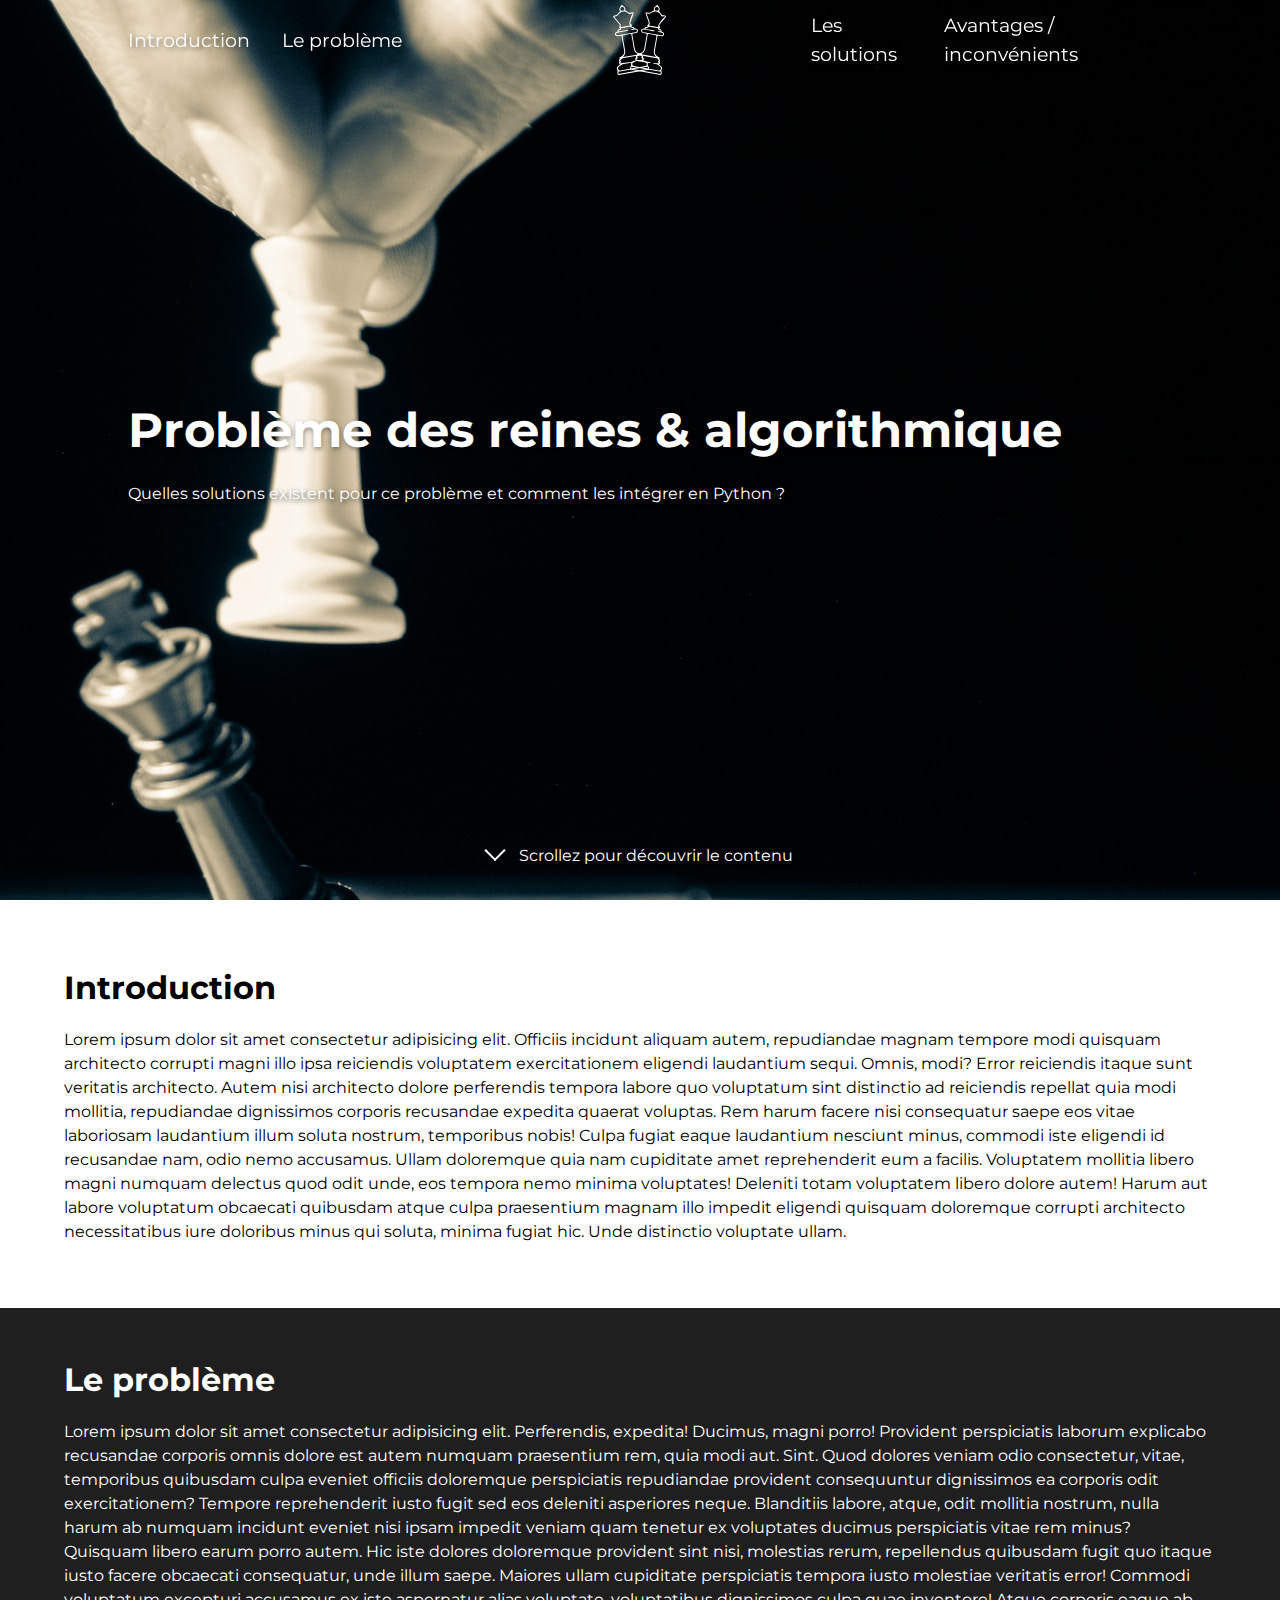
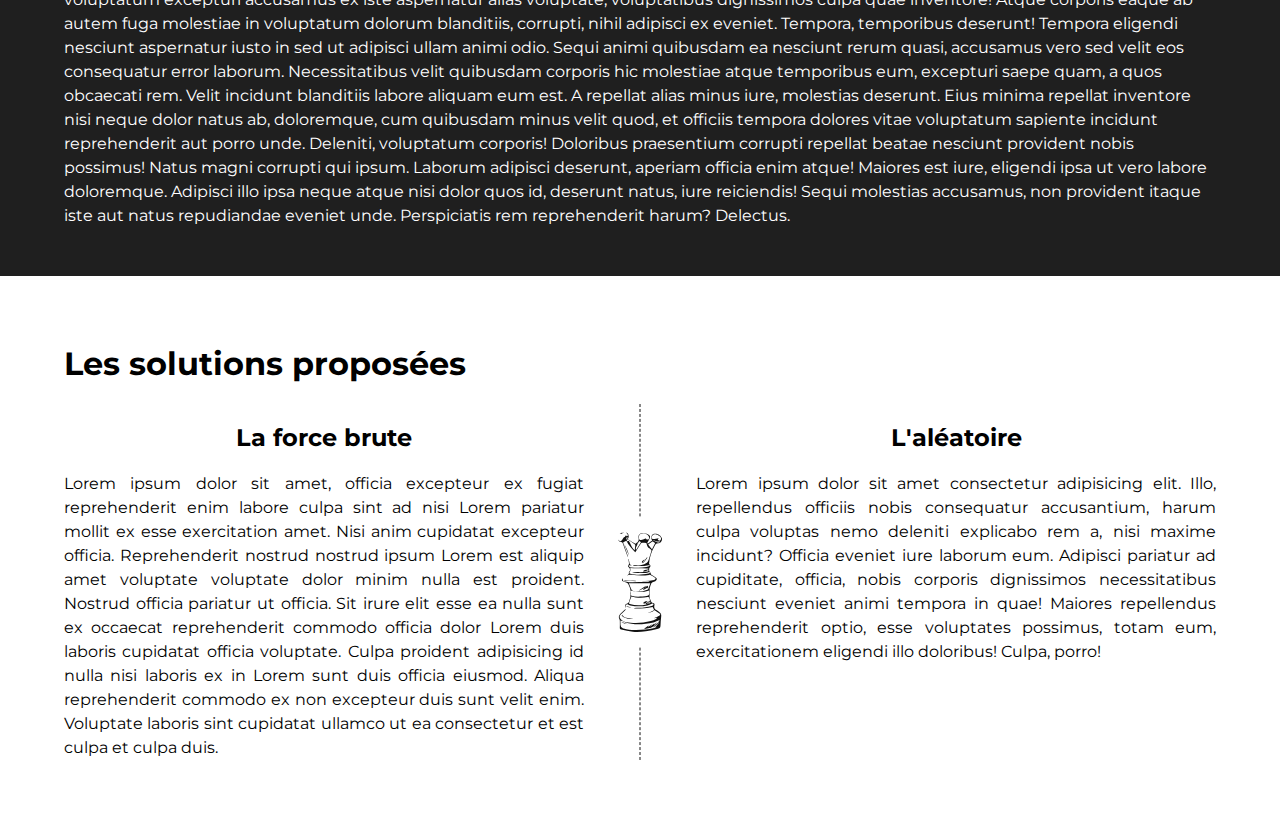
==== index.html @ 8cb78e3b "feat: columns with separator" ====
<!DOCTYPE html>
<html lang="fr">
    <head>
        <title>Problème des reines - NSI 1ère</title>
        <meta charset="UTF-8">
        <meta name="viewport" content="width=device-width, initial-scale=1">
        <link href="css/app.css" rel="stylesheet">
    </head>
    <body>
        <!-- TODO: Assombrir l'image sur Photoshop -->
        <!-- TODO: Faire l'image du séparateur -->

        <header class="app-header">
            <nav>
                <ul class="left">
                    <li><a href="#introduction">Introduction</a></li>
                    <li><a href="#probleme">Le problème</a></li>
                </ul>
                <div class="logo"></div>
                <ul class="right">
                    <li><a href="#solutions">Les solutions</a></li>
                    <li><a href="#">Avantages / inconvénients</a></li>
                </ul>
            </nav>
        </header>
        <div class="app-homepage">
            <div class="landing-page">
                <h1>Problème des reines &amp; algorithmique</h1>

                <p>Quelles solutions existent pour ce problème et comment les intégrer en Python ?</p>
            </div>

            <p class="scroll-indication">Scrollez pour découvrir le contenu</p>
        </div>

        <section id="introduction" class="homepage-section">
            <div class="container">
                <h2>Introduction</h2>

                <p>Lorem ipsum dolor sit amet consectetur adipisicing elit. Officiis incidunt aliquam autem, repudiandae magnam tempore modi quisquam architecto corrupti magni illo ipsa reiciendis voluptatem exercitationem eligendi laudantium sequi. Omnis, modi?
                Error reiciendis itaque sunt veritatis architecto. Autem nisi architecto dolore perferendis tempora labore quo voluptatum sint distinctio ad reiciendis repellat quia modi mollitia, repudiandae dignissimos corporis recusandae expedita quaerat voluptas.
                Rem harum facere nisi consequatur saepe eos vitae laboriosam laudantium illum soluta nostrum, temporibus nobis! Culpa fugiat eaque laudantium nesciunt minus, commodi iste eligendi id recusandae nam, odio nemo accusamus.
                Ullam doloremque quia nam cupiditate amet reprehenderit eum a facilis. Voluptatem mollitia libero magni numquam delectus quod odit unde, eos tempora nemo minima voluptates! Deleniti totam voluptatem libero dolore autem!
                Harum aut labore voluptatum obcaecati quibusdam atque culpa praesentium magnam illo impedit eligendi quisquam doloremque corrupti architecto necessitatibus iure doloribus minus qui soluta, minima fugiat hic. Unde distinctio voluptate ullam.</p>
            </div>
        </section>

        <section id="probleme" class="homepage-section dark">
            <div class="container">
                <h2>Le problème</h2>

                <p>Lorem ipsum dolor sit amet consectetur adipisicing elit. Perferendis, expedita! Ducimus, magni porro! Provident perspiciatis laborum explicabo recusandae corporis omnis dolore est autem numquam praesentium rem, quia modi aut. Sint.
                Quod dolores veniam odio consectetur, vitae, temporibus quibusdam culpa eveniet officiis doloremque perspiciatis repudiandae provident consequuntur dignissimos ea corporis odit exercitationem? Tempore reprehenderit iusto fugit sed eos deleniti asperiores neque.
                Blanditiis labore, atque, odit mollitia nostrum, nulla harum ab numquam incidunt eveniet nisi ipsam impedit veniam quam tenetur ex voluptates ducimus perspiciatis vitae rem minus? Quisquam libero earum porro autem.
                Hic iste dolores doloremque provident sint nisi, molestias rerum, repellendus quibusdam fugit quo itaque iusto facere obcaecati consequatur, unde illum saepe. Maiores ullam cupiditate perspiciatis tempora iusto molestiae veritatis error!
                Commodi voluptatum excepturi accusamus ex iste aspernatur alias voluptate, voluptatibus dignissimos culpa quae inventore! Atque corporis eaque ab autem fuga molestiae in voluptatum dolorum blanditiis, corrupti, nihil adipisci ex eveniet.
                Tempora, temporibus deserunt! Tempora eligendi nesciunt aspernatur iusto in sed ut adipisci ullam animi odio. Sequi animi quibusdam ea nesciunt rerum quasi, accusamus vero sed velit eos consequatur error laborum.
                Necessitatibus velit quibusdam corporis hic molestiae atque temporibus eum, excepturi saepe quam, a quos obcaecati rem. Velit incidunt blanditiis labore aliquam eum est. A repellat alias minus iure, molestias deserunt.
                Eius minima repellat inventore nisi neque dolor natus ab, doloremque, cum quibusdam minus velit quod, et officiis tempora dolores vitae voluptatum sapiente incidunt reprehenderit aut porro unde. Deleniti, voluptatum corporis!
                Doloribus praesentium corrupti repellat beatae nesciunt provident nobis possimus! Natus magni corrupti qui ipsum. Laborum adipisci deserunt, aperiam officia enim atque! Maiores est iure, eligendi ipsa ut vero labore doloremque.
                Adipisci illo ipsa neque atque nisi dolor quos id, deserunt natus, iure reiciendis! Sequi molestias accusamus, non provident itaque iste aut natus repudiandae eveniet unde. Perspiciatis rem reprehenderit harum? Delectus.</p>
            </div>
        </section>

        <section id="solutions" class="homepage-section">
            <div class="container">
                <h2>Les solutions proposées</h2>

                <div class="splitted">
                    <div>
                        <h3>La force brute</h3>

                        <p>Lorem ipsum dolor sit amet, officia excepteur ex fugiat reprehenderit enim labore culpa sint ad nisi Lorem pariatur mollit ex esse exercitation amet. Nisi anim cupidatat excepteur officia. Reprehenderit nostrud nostrud ipsum Lorem est aliquip amet voluptate voluptate dolor minim nulla est proident. Nostrud officia pariatur ut officia. Sit irure elit esse ea nulla sunt ex occaecat reprehenderit commodo officia dolor Lorem duis laboris cupidatat officia voluptate. Culpa proident adipisicing id nulla nisi laboris ex in Lorem sunt duis officia eiusmod. Aliqua reprehenderit commodo ex non excepteur duis sunt velit enim. Voluptate laboris sint cupidatat ullamco ut ea consectetur et est culpa et culpa duis.</p>
                    </div>
                    <div>
                        <h3>L'aléatoire</h3>

                        <p>Lorem ipsum dolor sit amet consectetur adipisicing elit. Illo, repellendus officiis nobis consequatur accusantium, harum culpa voluptas nemo deleniti explicabo rem a, nisi maxime incidunt? Officia eveniet iure laborum eum.
                        Adipisci pariatur ad cupiditate, officia, nobis corporis dignissimos necessitatibus nesciunt eveniet animi tempora in quae! Maiores repellendus reprehenderit optio, esse voluptates possimus, totam eum, exercitationem eligendi illo doloribus! Culpa, porro!</p>
                    </div>
                </div>
            </div>
        </section>

        <script type="module" src="./js/app.js"></script>
    </body>
</html>
---- css/app.css ----
@import url('https://fonts.googleapis.com/css2?family=Montserrat:ital,wght@0,100..900;1,100..900&display=swap');

@import './reset.css';
@import './helpers.css';

@import './header.css';
@import './homepage.css';
@import './splitted.css';
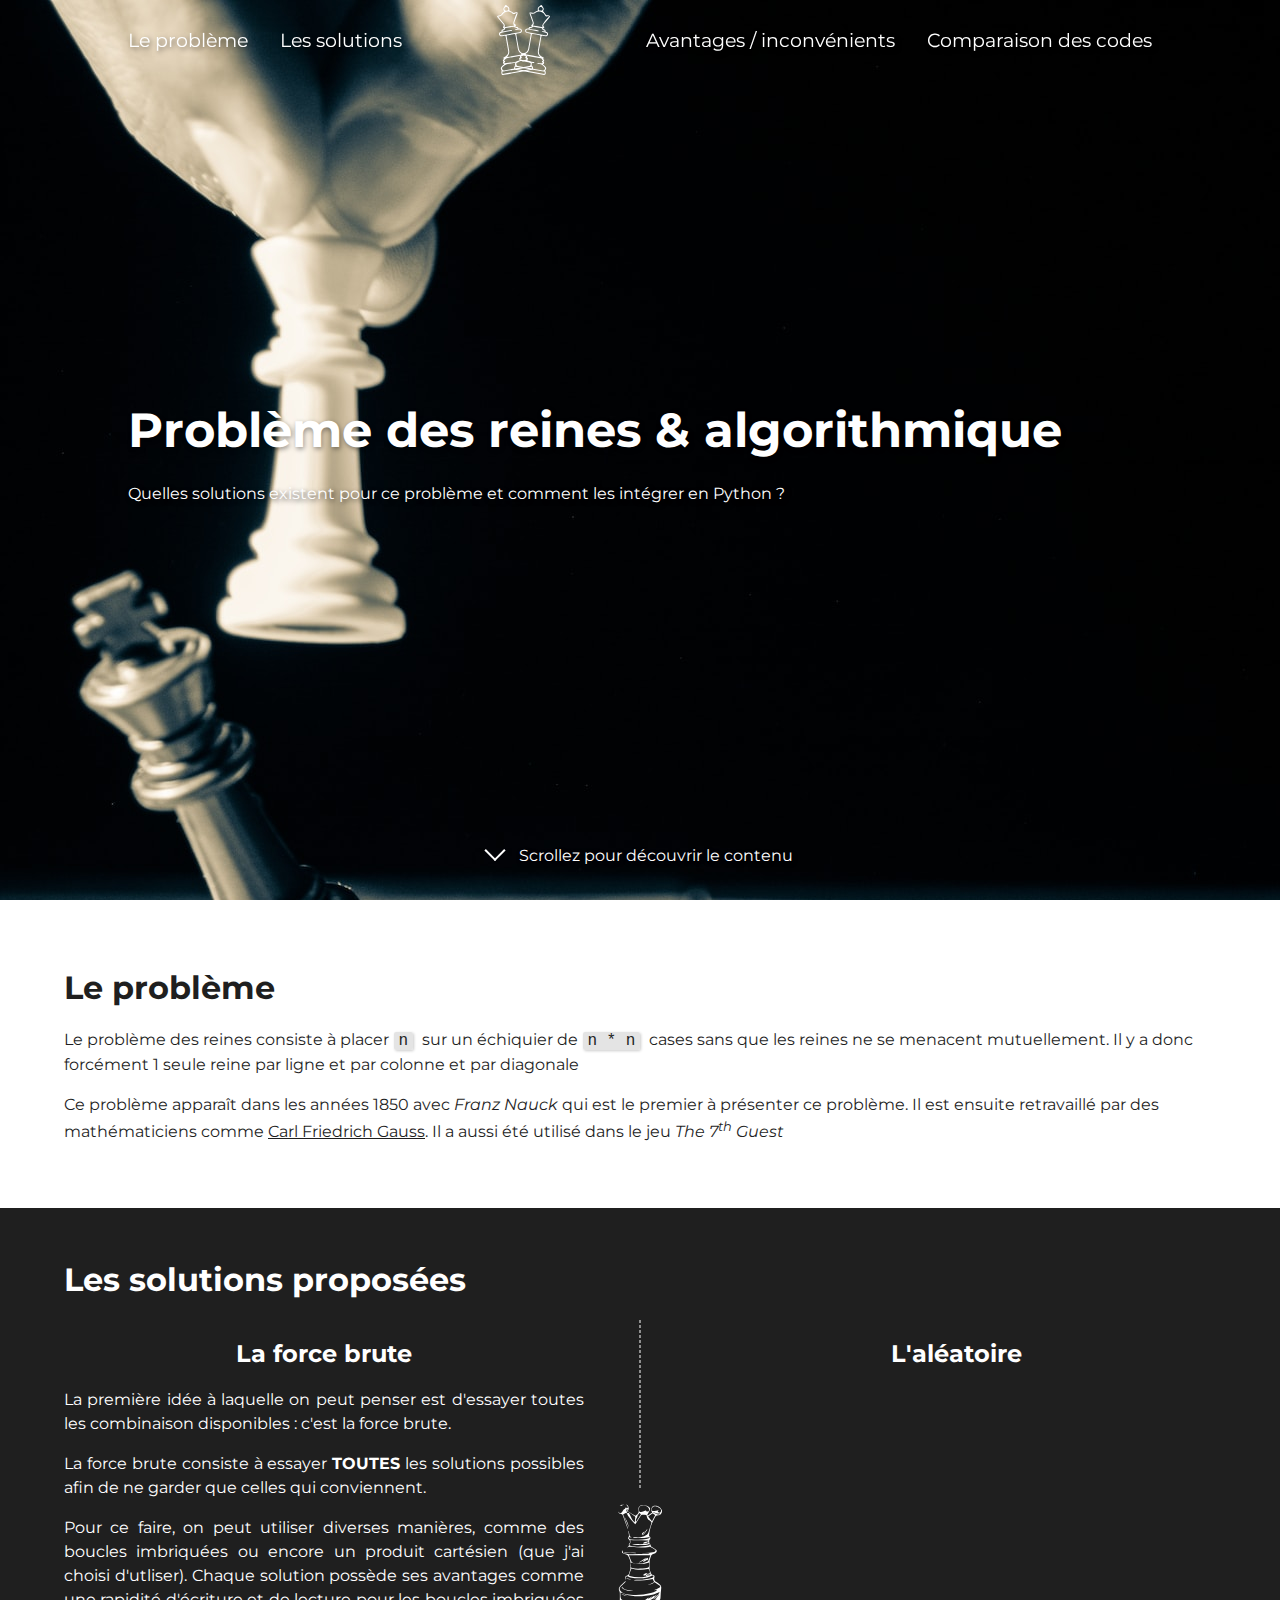
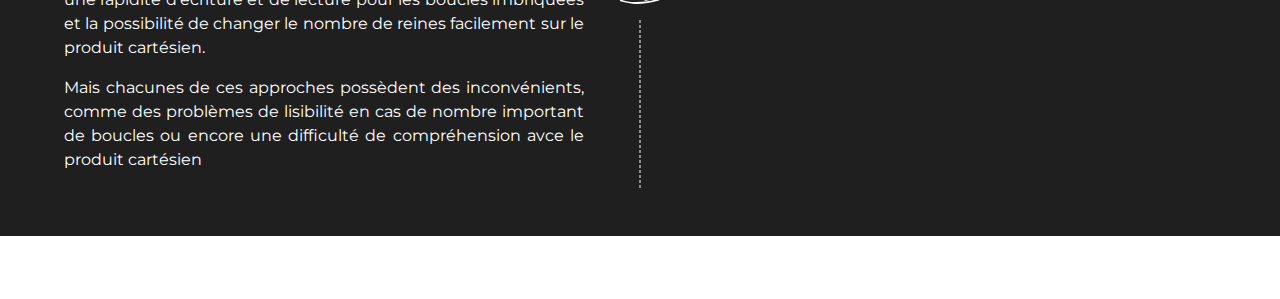
==== commit 458c48ef: "feat: start filling homepage with content" ====
--- a/index.html
+++ b/index.html
@@ -7,19 +7,16 @@
         <link href="css/app.css" rel="stylesheet">
     </head>
     <body>
-        <!-- TODO: Assombrir l'image sur Photoshop -->
-        <!-- TODO: Faire l'image du séparateur -->
-
         <header class="app-header">
             <nav>
                 <ul class="left">
-                    <li><a href="#introduction">Introduction</a></li>
                     <li><a href="#probleme">Le problème</a></li>
+                    <li><a href="#solutions">Les solutions</a></li>
                 </ul>
                 <div class="logo"></div>
                 <ul class="right">
-                    <li><a href="#solutions">Les solutions</a></li>
                     <li><a href="#">Avantages / inconvénients</a></li>
+                    <li><a href="#">Comparaison des codes</a></li>
                 </ul>
             </nav>
         </header>
@@ -33,36 +30,16 @@
             <p class="scroll-indication">Scrollez pour découvrir le contenu</p>
         </div>
 
-        <section id="introduction" class="homepage-section">
+        <section id="probleme" class="homepage-section">
             <div class="container">
-                <h2>Introduction</h2>
+                <h2>Le problème</h2>
 
-                <p>Lorem ipsum dolor sit amet consectetur adipisicing elit. Officiis incidunt aliquam autem, repudiandae magnam tempore modi quisquam architecto corrupti magni illo ipsa reiciendis voluptatem exercitationem eligendi laudantium sequi. Omnis, modi?
-                Error reiciendis itaque sunt veritatis architecto. Autem nisi architecto dolore perferendis tempora labore quo voluptatum sint distinctio ad reiciendis repellat quia modi mollitia, repudiandae dignissimos corporis recusandae expedita quaerat voluptas.
-                Rem harum facere nisi consequatur saepe eos vitae laboriosam laudantium illum soluta nostrum, temporibus nobis! Culpa fugiat eaque laudantium nesciunt minus, commodi iste eligendi id recusandae nam, odio nemo accusamus.
-                Ullam doloremque quia nam cupiditate amet reprehenderit eum a facilis. Voluptatem mollitia libero magni numquam delectus quod odit unde, eos tempora nemo minima voluptates! Deleniti totam voluptatem libero dolore autem!
-                Harum aut labore voluptatum obcaecati quibusdam atque culpa praesentium magnam illo impedit eligendi quisquam doloremque corrupti architecto necessitatibus iure doloribus minus qui soluta, minima fugiat hic. Unde distinctio voluptate ullam.</p>
+                <p>Le problème des reines consiste à placer<code>n</code> sur un échiquier de<code>n * n</code> cases sans que les reines ne se menacent mutuellement. Il y a donc forcément 1 seule reine par ligne et par colonne et par diagonale</p>
+                <p>Ce problème apparaît dans les années 1850 avec <i>Franz Nauck</i> qui est le premier à présenter ce problème. Il est ensuite retravaillé par des mathématiciens comme <a href="https://fr.wikipedia.org/wiki/Carl_Friedrich_Gauss">Carl Friedrich Gauss</a>. Il a aussi été utilisé dans le jeu <i>The 7<sup>th</sup> Guest</i></p>
             </div>
         </section>
 
-        <section id="probleme" class="homepage-section dark">
-            <div class="container">
-                <h2>Le problème</h2>
-
-                <p>Lorem ipsum dolor sit amet consectetur adipisicing elit. Perferendis, expedita! Ducimus, magni porro! Provident perspiciatis laborum explicabo recusandae corporis omnis dolore est autem numquam praesentium rem, quia modi aut. Sint.
-                Quod dolores veniam odio consectetur, vitae, temporibus quibusdam culpa eveniet officiis doloremque perspiciatis repudiandae provident consequuntur dignissimos ea corporis odit exercitationem? Tempore reprehenderit iusto fugit sed eos deleniti asperiores neque.
-                Blanditiis labore, atque, odit mollitia nostrum, nulla harum ab numquam incidunt eveniet nisi ipsam impedit veniam quam tenetur ex voluptates ducimus perspiciatis vitae rem minus? Quisquam libero earum porro autem.
-                Hic iste dolores doloremque provident sint nisi, molestias rerum, repellendus quibusdam fugit quo itaque iusto facere obcaecati consequatur, unde illum saepe. Maiores ullam cupiditate perspiciatis tempora iusto molestiae veritatis error!
-                Commodi voluptatum excepturi accusamus ex iste aspernatur alias voluptate, voluptatibus dignissimos culpa quae inventore! Atque corporis eaque ab autem fuga molestiae in voluptatum dolorum blanditiis, corrupti, nihil adipisci ex eveniet.
-                Tempora, temporibus deserunt! Tempora eligendi nesciunt aspernatur iusto in sed ut adipisci ullam animi odio. Sequi animi quibusdam ea nesciunt rerum quasi, accusamus vero sed velit eos consequatur error laborum.
-                Necessitatibus velit quibusdam corporis hic molestiae atque temporibus eum, excepturi saepe quam, a quos obcaecati rem. Velit incidunt blanditiis labore aliquam eum est. A repellat alias minus iure, molestias deserunt.
-                Eius minima repellat inventore nisi neque dolor natus ab, doloremque, cum quibusdam minus velit quod, et officiis tempora dolores vitae voluptatum sapiente incidunt reprehenderit aut porro unde. Deleniti, voluptatum corporis!
-                Doloribus praesentium corrupti repellat beatae nesciunt provident nobis possimus! Natus magni corrupti qui ipsum. Laborum adipisci deserunt, aperiam officia enim atque! Maiores est iure, eligendi ipsa ut vero labore doloremque.
-                Adipisci illo ipsa neque atque nisi dolor quos id, deserunt natus, iure reiciendis! Sequi molestias accusamus, non provident itaque iste aut natus repudiandae eveniet unde. Perspiciatis rem reprehenderit harum? Delectus.</p>
-            </div>
-        </section>
-
-        <section id="solutions" class="homepage-section">
+        <section id="solutions" class="homepage-section dark">
             <div class="container">
                 <h2>Les solutions proposées</h2>
 
@@ -70,13 +47,15 @@
                     <div>
                         <h3>La force brute</h3>
 
-                        <p>Lorem ipsum dolor sit amet, officia excepteur ex fugiat reprehenderit enim labore culpa sint ad nisi Lorem pariatur mollit ex esse exercitation amet. Nisi anim cupidatat excepteur officia. Reprehenderit nostrud nostrud ipsum Lorem est aliquip amet voluptate voluptate dolor minim nulla est proident. Nostrud officia pariatur ut officia. Sit irure elit esse ea nulla sunt ex occaecat reprehenderit commodo officia dolor Lorem duis laboris cupidatat officia voluptate. Culpa proident adipisicing id nulla nisi laboris ex in Lorem sunt duis officia eiusmod. Aliqua reprehenderit commodo ex non excepteur duis sunt velit enim. Voluptate laboris sint cupidatat ullamco ut ea consectetur et est culpa et culpa duis.</p>
+                        <p>La première idée à laquelle on peut penser est d'essayer toutes les combinaison disponibles : c'est la force brute.</p>
+                        <p>La force brute consiste à essayer <strong>TOUTES</strong> les solutions possibles afin de ne garder que celles qui conviennent.</p>
+                        <p>Pour ce faire, on peut utiliser diverses manières, comme des boucles imbriquées ou encore un produit cartésien (que j'ai choisi d'utliser). Chaque solution possède ses avantages comme une rapidité d'écriture et de lecture pour les boucles imbriquées et la possibilité de changer le nombre de reines facilement sur le produit cartésien.</p>
+                        <p>Mais chacunes de ces approches possèdent des inconvénients, comme des problèmes de lisibilité en cas de nombre important de boucles ou encore une difficulté de compréhension avce le produit cartésien</p>
                     </div>
                     <div>
                         <h3>L'aléatoire</h3>
 
-                        <p>Lorem ipsum dolor sit amet consectetur adipisicing elit. Illo, repellendus officiis nobis consequatur accusantium, harum culpa voluptas nemo deleniti explicabo rem a, nisi maxime incidunt? Officia eveniet iure laborum eum.
-                        Adipisci pariatur ad cupiditate, officia, nobis corporis dignissimos necessitatibus nesciunt eveniet animi tempora in quae! Maiores repellendus reprehenderit optio, esse voluptates possimus, totam eum, exercitationem eligendi illo doloribus! Culpa, porro!</p>
+                        <p></p>
                     </div>
                 </div>
             </div>
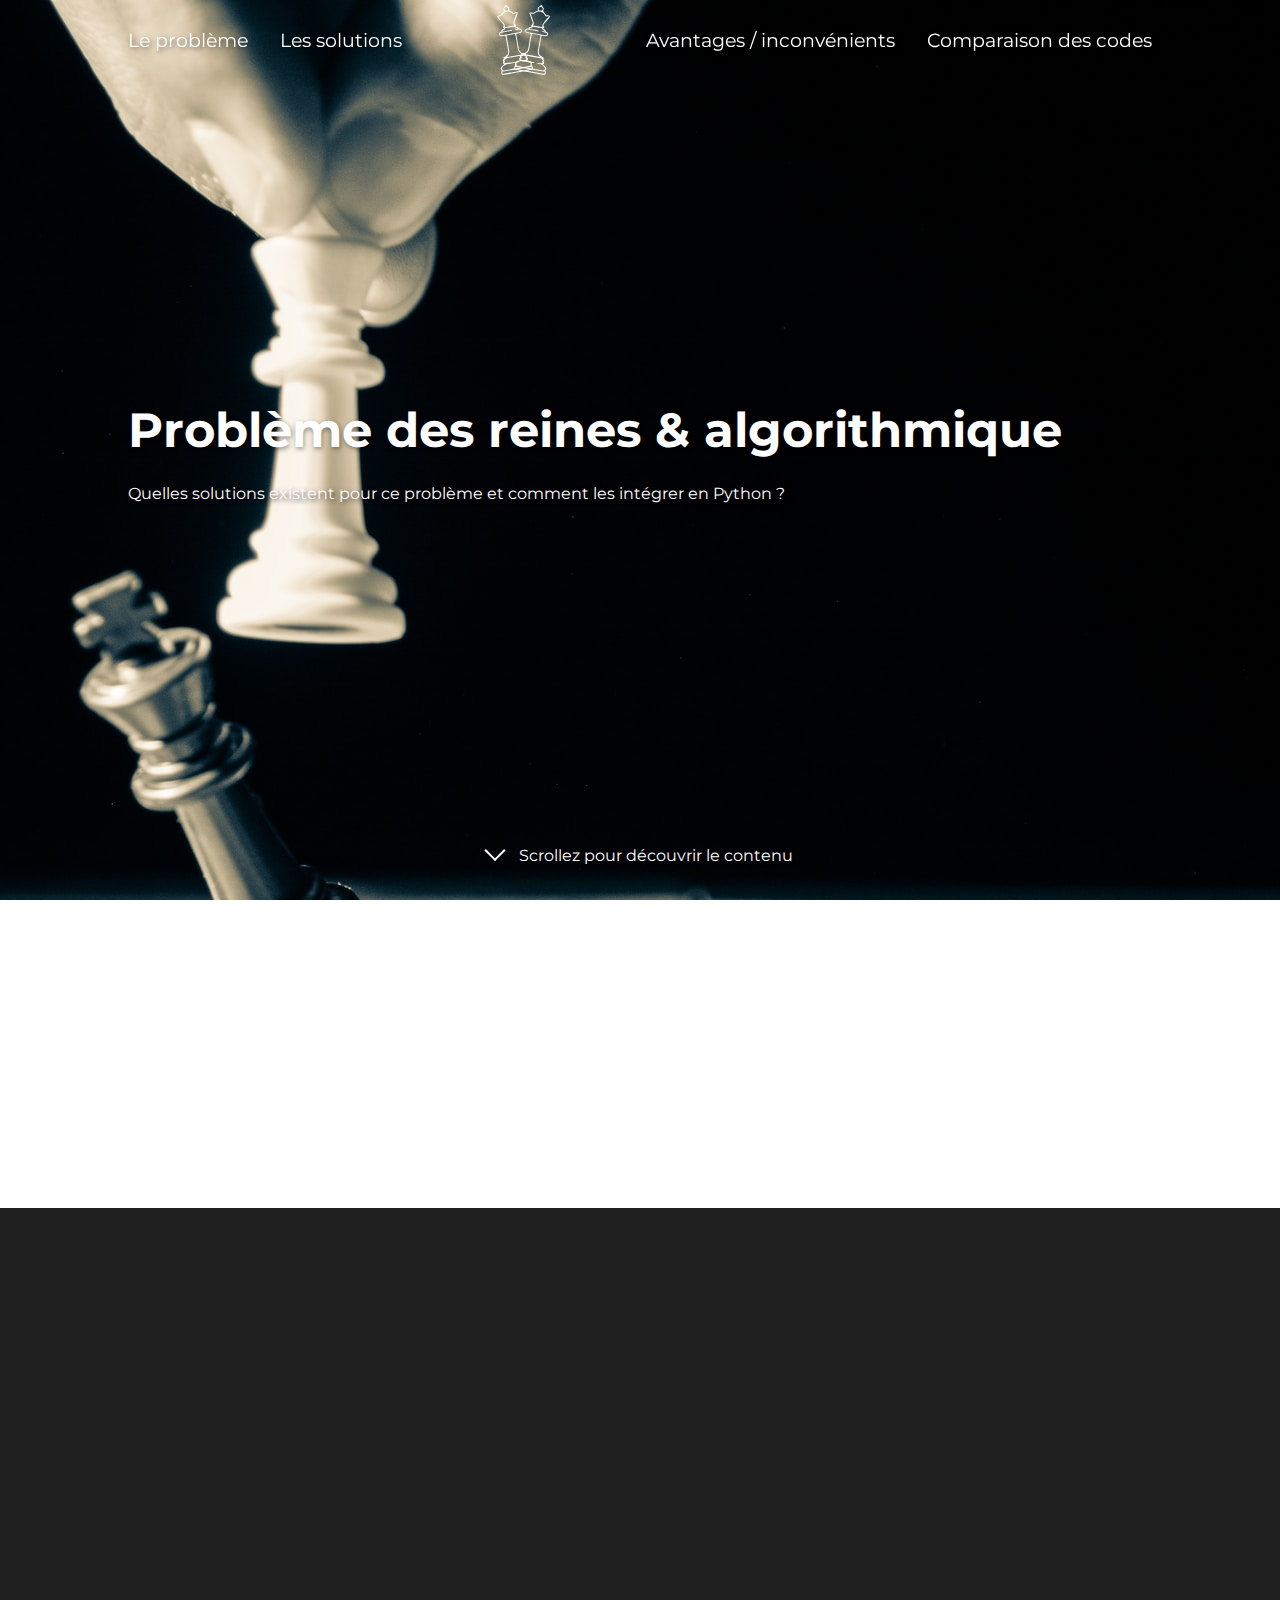
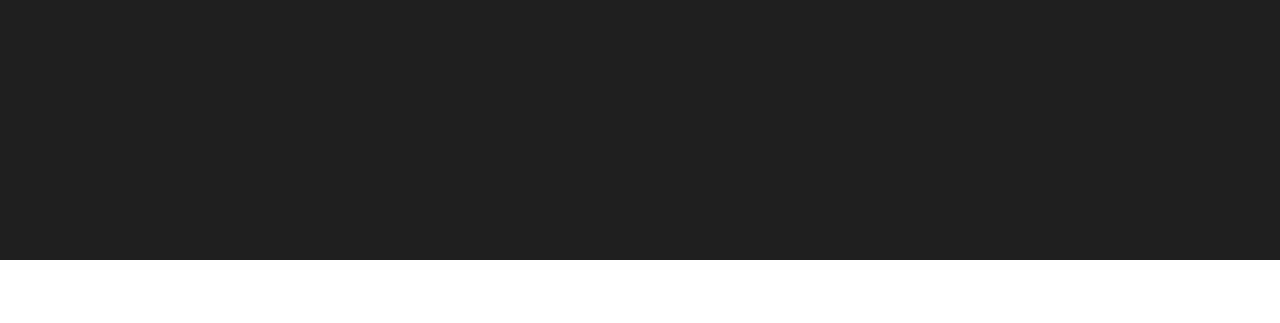
==== commit 7216fd42: "feat: homepage animations" ====
--- a/index.html
+++ b/index.html
@@ -7,16 +7,18 @@
         <link href="css/app.css" rel="stylesheet">
     </head>
     <body>
+        <!-- TODO: footer -->
+
         <header class="app-header">
             <nav>
                 <ul class="left">
-                    <li><a href="#probleme">Le problème</a></li>
-                    <li><a href="#solutions">Les solutions</a></li>
+                    <li><a href="#probleme" class="header-animation" style="--animation-delay: .1s">Le problème</a></li>
+                    <li><a href="#solutions" class="header-animation" style="--animation-delay: .4s">Les solutions</a></li>
                 </ul>
-                <div class="logo"></div>
+                <div class="logo header-animation" style="--animation-delay: .7s"></div>
                 <ul class="right">
-                    <li><a href="#">Avantages / inconvénients</a></li>
-                    <li><a href="#">Comparaison des codes</a></li>
+                    <li><a href="#" class="header-animation" style="--animation-delay: 1.0s">Avantages / inconvénients</a></li>
+                    <li><a href="#" class="header-animation" style="--animation-delay: 1.3s">Comparaison des codes</a></li>
                 </ul>
             </nav>
         </header>
@@ -32,25 +34,29 @@
 
         <section id="probleme" class="homepage-section">
             <div class="container">
-                <h2>Le problème</h2>
+                <h2 class="unvisible">Le problème</h2>
 
-                <p>Le problème des reines consiste à placer<code>n</code> sur un échiquier de<code>n * n</code> cases sans que les reines ne se menacent mutuellement. Il y a donc forcément 1 seule reine par ligne et par colonne et par diagonale</p>
-                <p>Ce problème apparaît dans les années 1850 avec <i>Franz Nauck</i> qui est le premier à présenter ce problème. Il est ensuite retravaillé par des mathématiciens comme <a href="https://fr.wikipedia.org/wiki/Carl_Friedrich_Gauss">Carl Friedrich Gauss</a>. Il a aussi été utilisé dans le jeu <i>The 7<sup>th</sup> Guest</i></p>
+                <div class="content unvisible">
+                    <p>Le problème des reines consiste à placer<code>n</code> sur un échiquier de<code>n * n</code> cases sans que les reines ne se menacent mutuellement. Il y a donc forcément 1 seule reine par ligne et par colonne et par diagonale</p>
+                    <p>Ce problème apparaît dans les années 1850 avec <i>Franz Nauck</i> qui est le premier à présenter ce problème. Il est ensuite retravaillé par des mathématiciens comme <a href="https://fr.wikipedia.org/wiki/Carl_Friedrich_Gauss">Carl Friedrich Gauss</a>. Il a aussi été utilisé dans le jeu <i>The 7<sup>th</sup> Guest</i></p>
+                </div>
             </div>
         </section>
 
         <section id="solutions" class="homepage-section dark">
             <div class="container">
-                <h2>Les solutions proposées</h2>
+                <h2 class="unvisible">Les solutions proposées</h2>
 
-                <div class="splitted">
+                <div class="splitted unvisible">
                     <div>
                         <h3>La force brute</h3>
 
-                        <p>La première idée à laquelle on peut penser est d'essayer toutes les combinaison disponibles : c'est la force brute.</p>
+                        <p>La première idée à laquelle on peut penser est d'essayer toutes les combinaisons possibles : c'est la force brute.</p>
                         <p>La force brute consiste à essayer <strong>TOUTES</strong> les solutions possibles afin de ne garder que celles qui conviennent.</p>
                         <p>Pour ce faire, on peut utiliser diverses manières, comme des boucles imbriquées ou encore un produit cartésien (que j'ai choisi d'utliser). Chaque solution possède ses avantages comme une rapidité d'écriture et de lecture pour les boucles imbriquées et la possibilité de changer le nombre de reines facilement sur le produit cartésien.</p>
                         <p>Mais chacunes de ces approches possèdent des inconvénients, comme des problèmes de lisibilité en cas de nombre important de boucles ou encore une difficulté de compréhension avce le produit cartésien</p>
+
+                        <a href="#" style="text-align: center; display: inline-block; width: 100%;">Essayer cette méthode</a>
                     </div>
                     <div>
                         <h3>L'aléatoire</h3>
--- a/css/app.css
+++ b/css/app.css
@@ -1,6 +1,7 @@
 @import url('https://fonts.googleapis.com/css2?family=Montserrat:ital,wght@0,100..900;1,100..900&display=swap');
 
 @import './reset.css';
+@import './animations.css';
 @import './helpers.css';
 
 @import './header.css';
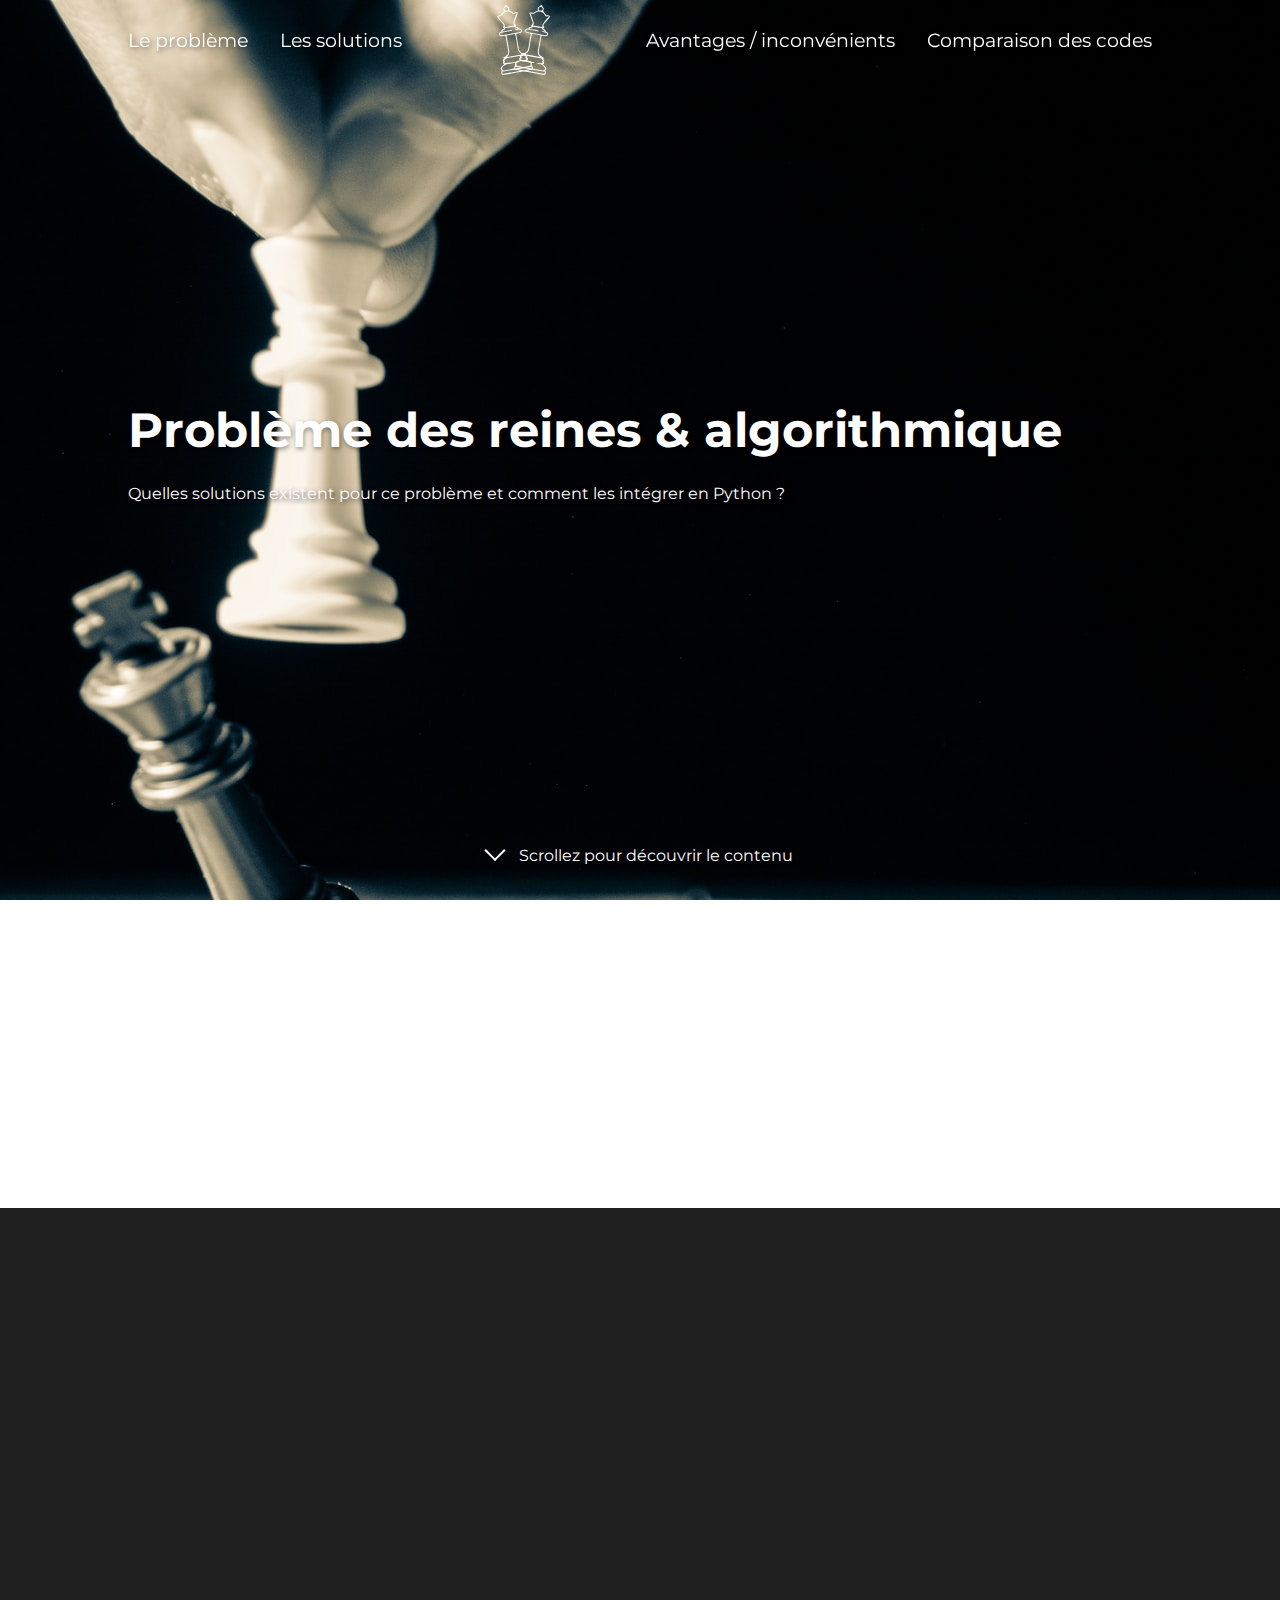
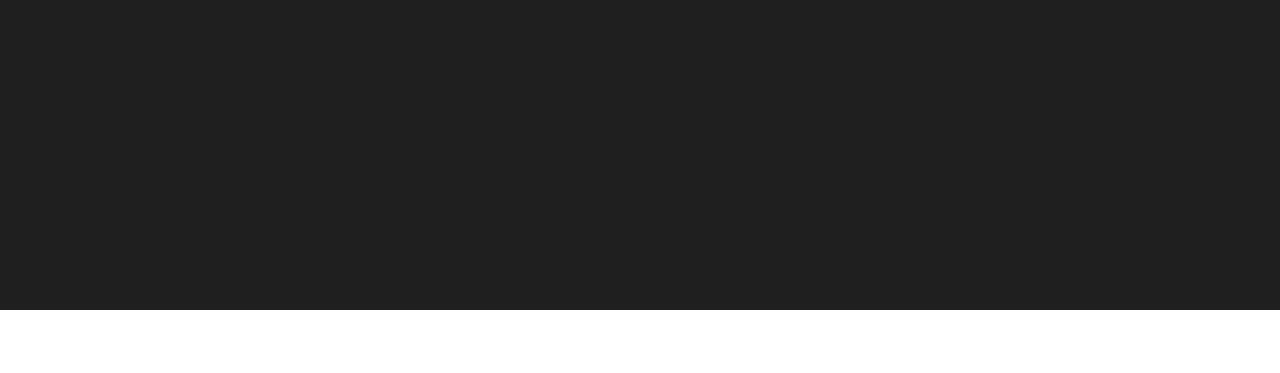
==== commit 4541653c: "feat: bruteforce demo page" ====
--- a/index.html
+++ b/index.html
@@ -56,7 +56,7 @@
                         <p>Pour ce faire, on peut utiliser diverses manières, comme des boucles imbriquées ou encore un produit cartésien (que j'ai choisi d'utliser). Chaque solution possède ses avantages comme une rapidité d'écriture et de lecture pour les boucles imbriquées et la possibilité de changer le nombre de reines facilement sur le produit cartésien.</p>
                         <p>Mais chacunes de ces approches possèdent des inconvénients, comme des problèmes de lisibilité en cas de nombre important de boucles ou encore une difficulté de compréhension avce le produit cartésien</p>
 
-                        <a href="#" style="text-align: center; display: inline-block; width: 100%;">Essayer cette méthode</a>
+                        <a href="./bruteforce" class="demo-link">Essayer cette méthode</a>
                     </div>
                     <div>
                         <h3>L'aléatoire</h3>
--- a/css/app.css
+++ b/css/app.css
@@ -7,3 +7,6 @@
 @import './header.css';
 @import './homepage.css';
 @import './splitted.css';
+
+@import './demos/form.css';
+@import './demos/page.css';
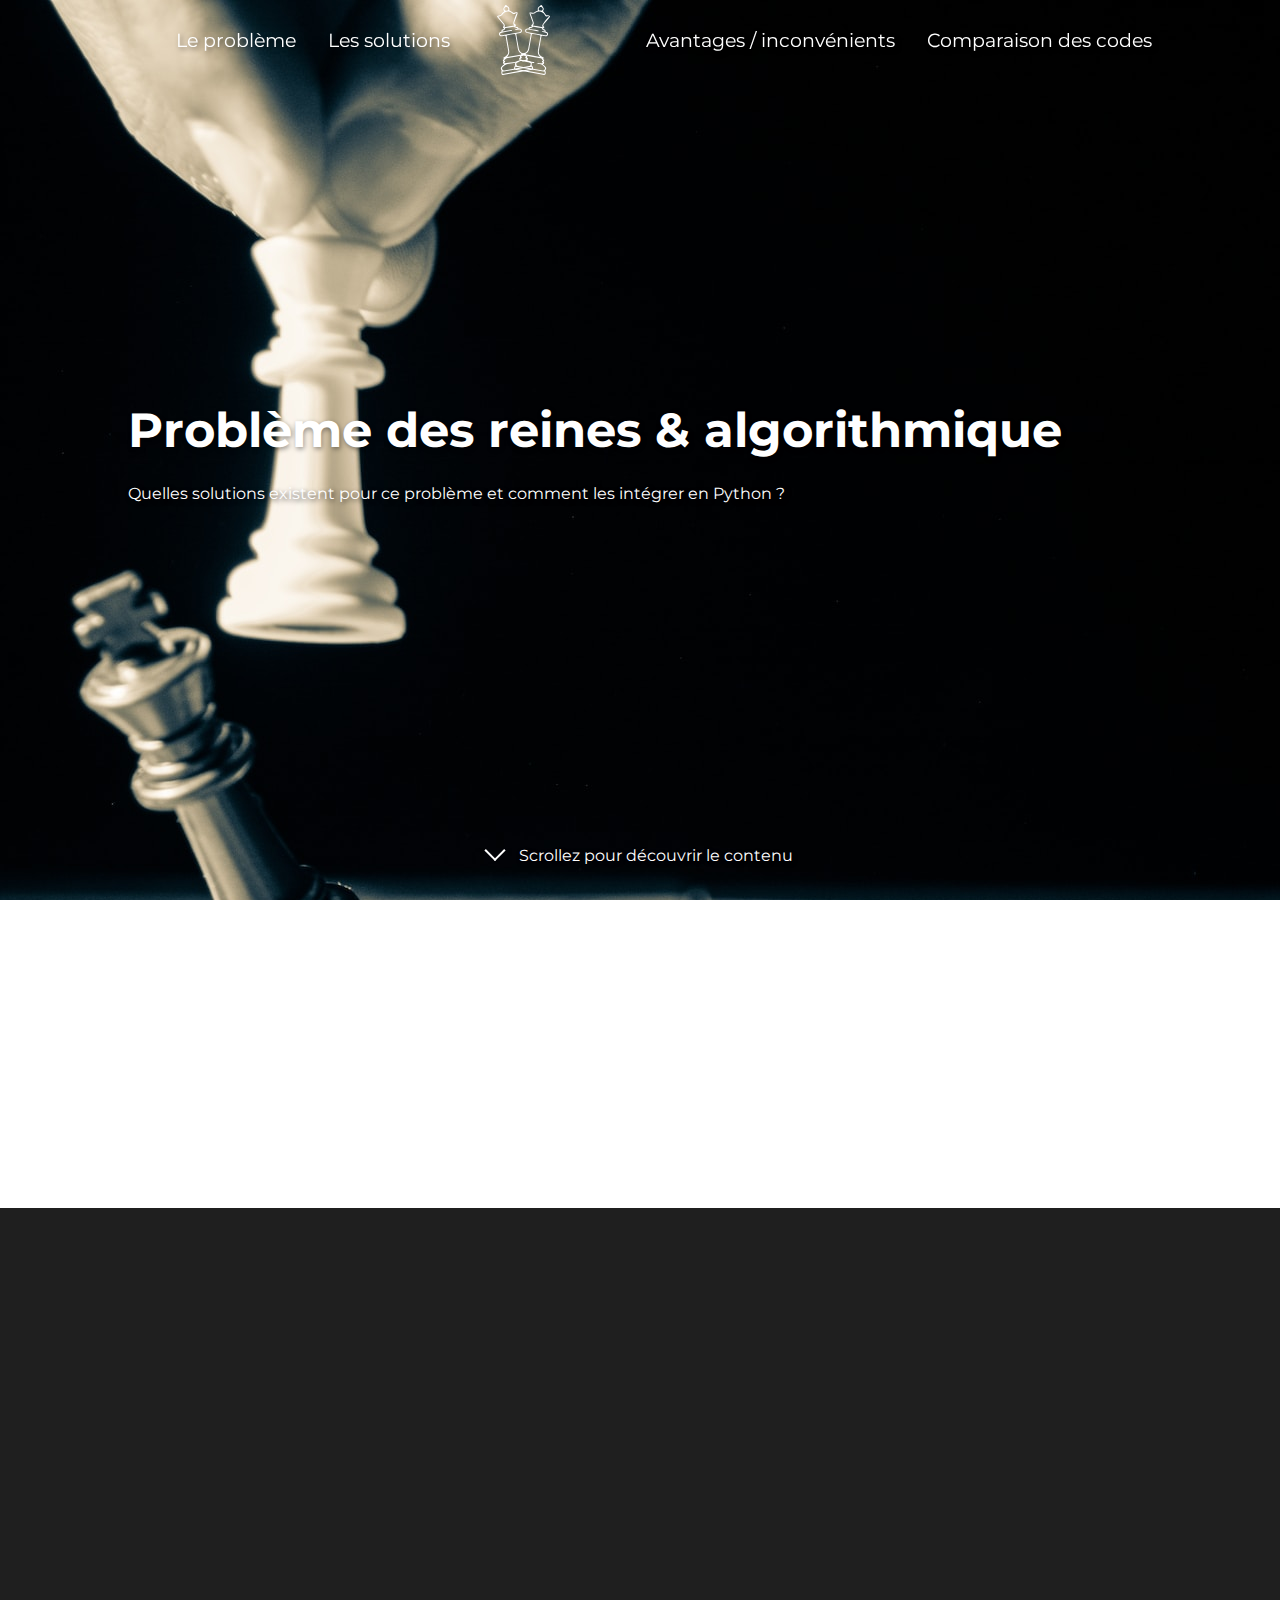
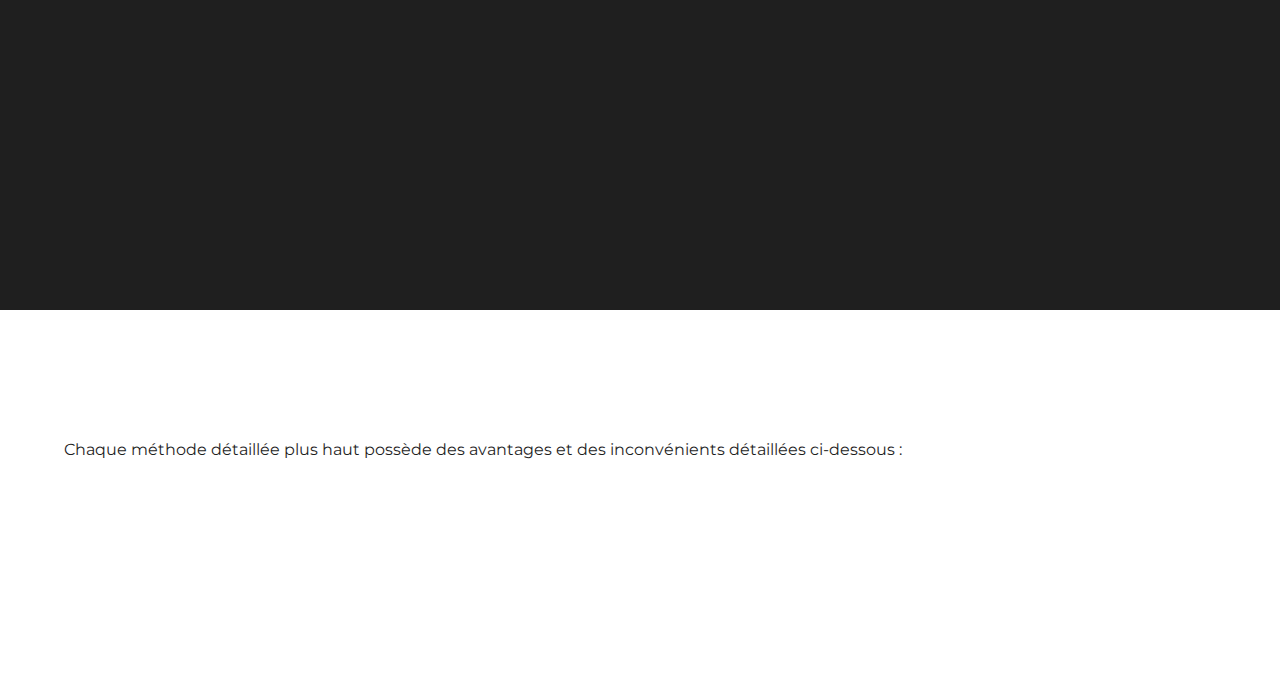
==== commit f572a4f1: "feat(in progress): writing homepage content" ====
--- a/index.html
+++ b/index.html
@@ -58,10 +58,41 @@
 
                         <a href="./bruteforce" class="demo-link">Essayer cette méthode</a>
                     </div>
+                    <div style="display: flex; flex-direction: column; flex: 1;;">
+                        <h3>L'aléatoire</h3>
+
+                        <div>
+                            <p>La deuxième idée que l'on pourrait avoir serait d'utiliser une méthode <strong>aléatoire</strong>. En effet, cela nous permettrait de trouver les solutions à partir de positions générées au hasard.</p>
+                            <p>L'aléatoire consiste à générer des tableaux de nombres aléatoires puis tester cette possibilité afin de ne garder que les positions valides.</p>
+                            <p>Pour ce faire, il est possible d'utiliser les outils d'aléatoires du language de programmation comme <code>random</code> dans Python ou <code>Math.random()</code> en JavaScript.</p>
+                            <p>Cette solution possède aussi des inconvénients détaillées <a href="#">plus bas</a>.</p>
+                        </div>
+
+                        <a href="./aleatoire" class="demo-link" style="margin-top: auto;">Essayer cette méthode</a>
+                    </div>
+                </div>
+            </div>
+        </section>
+
+        <section id="avantages" class="homepage-section">
+            <div class="container">
+                <h2 class="unvisible">Les avantages et inconvénients</h2>
+
+                Chaque méthode détaillée plus haut possède des avantages et des inconvénients détaillées ci-dessous :
+
+                <div class="splitted unvisible">
+                    <div>
+                        <h3>La force brute</h3>
+
+                        <p>La force brute possède de nombreux avantages :</p>
+
+                        <ul>
+                            <li>Il est impossible de rater une solution car chaque possibilité est essayée</li>
+                        </ul>
+                    </div>
+
                     <div>
                         <h3>L'aléatoire</h3>
-
-                        <p></p>
                     </div>
                 </div>
             </div>
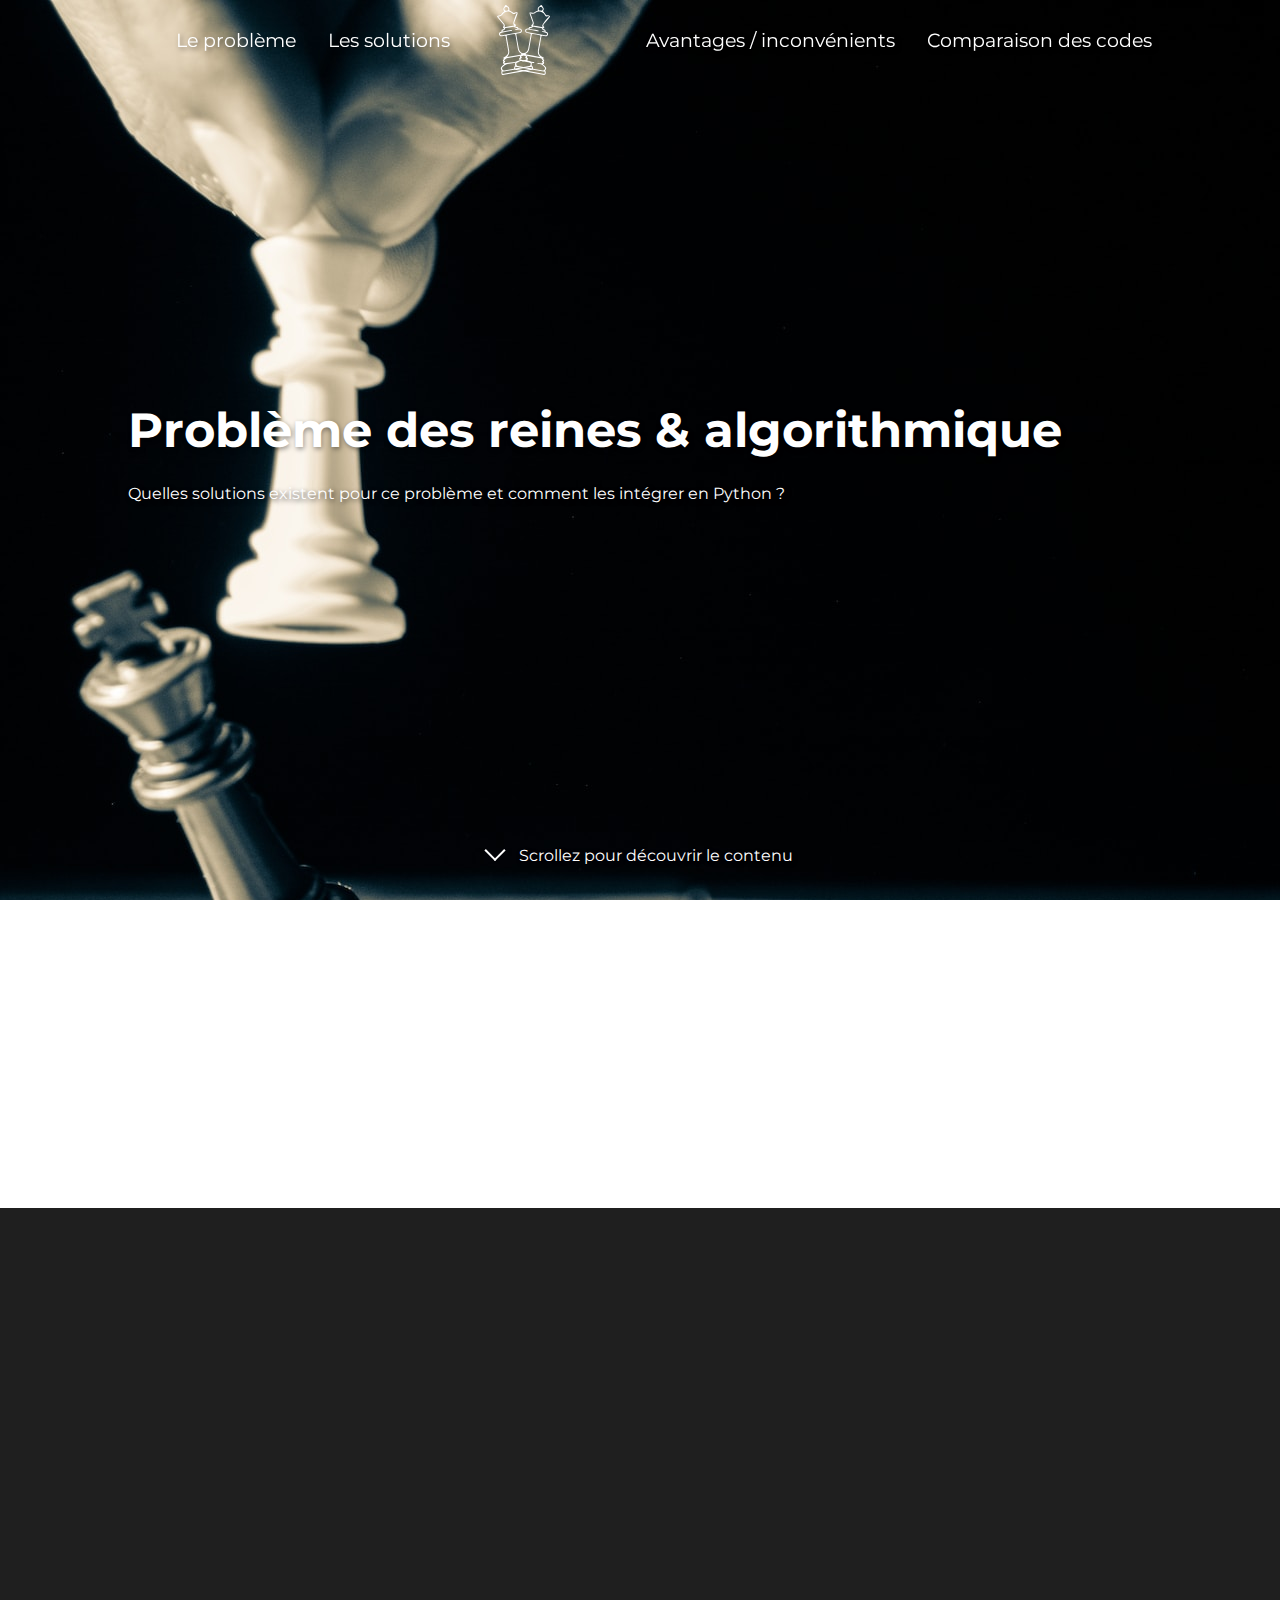
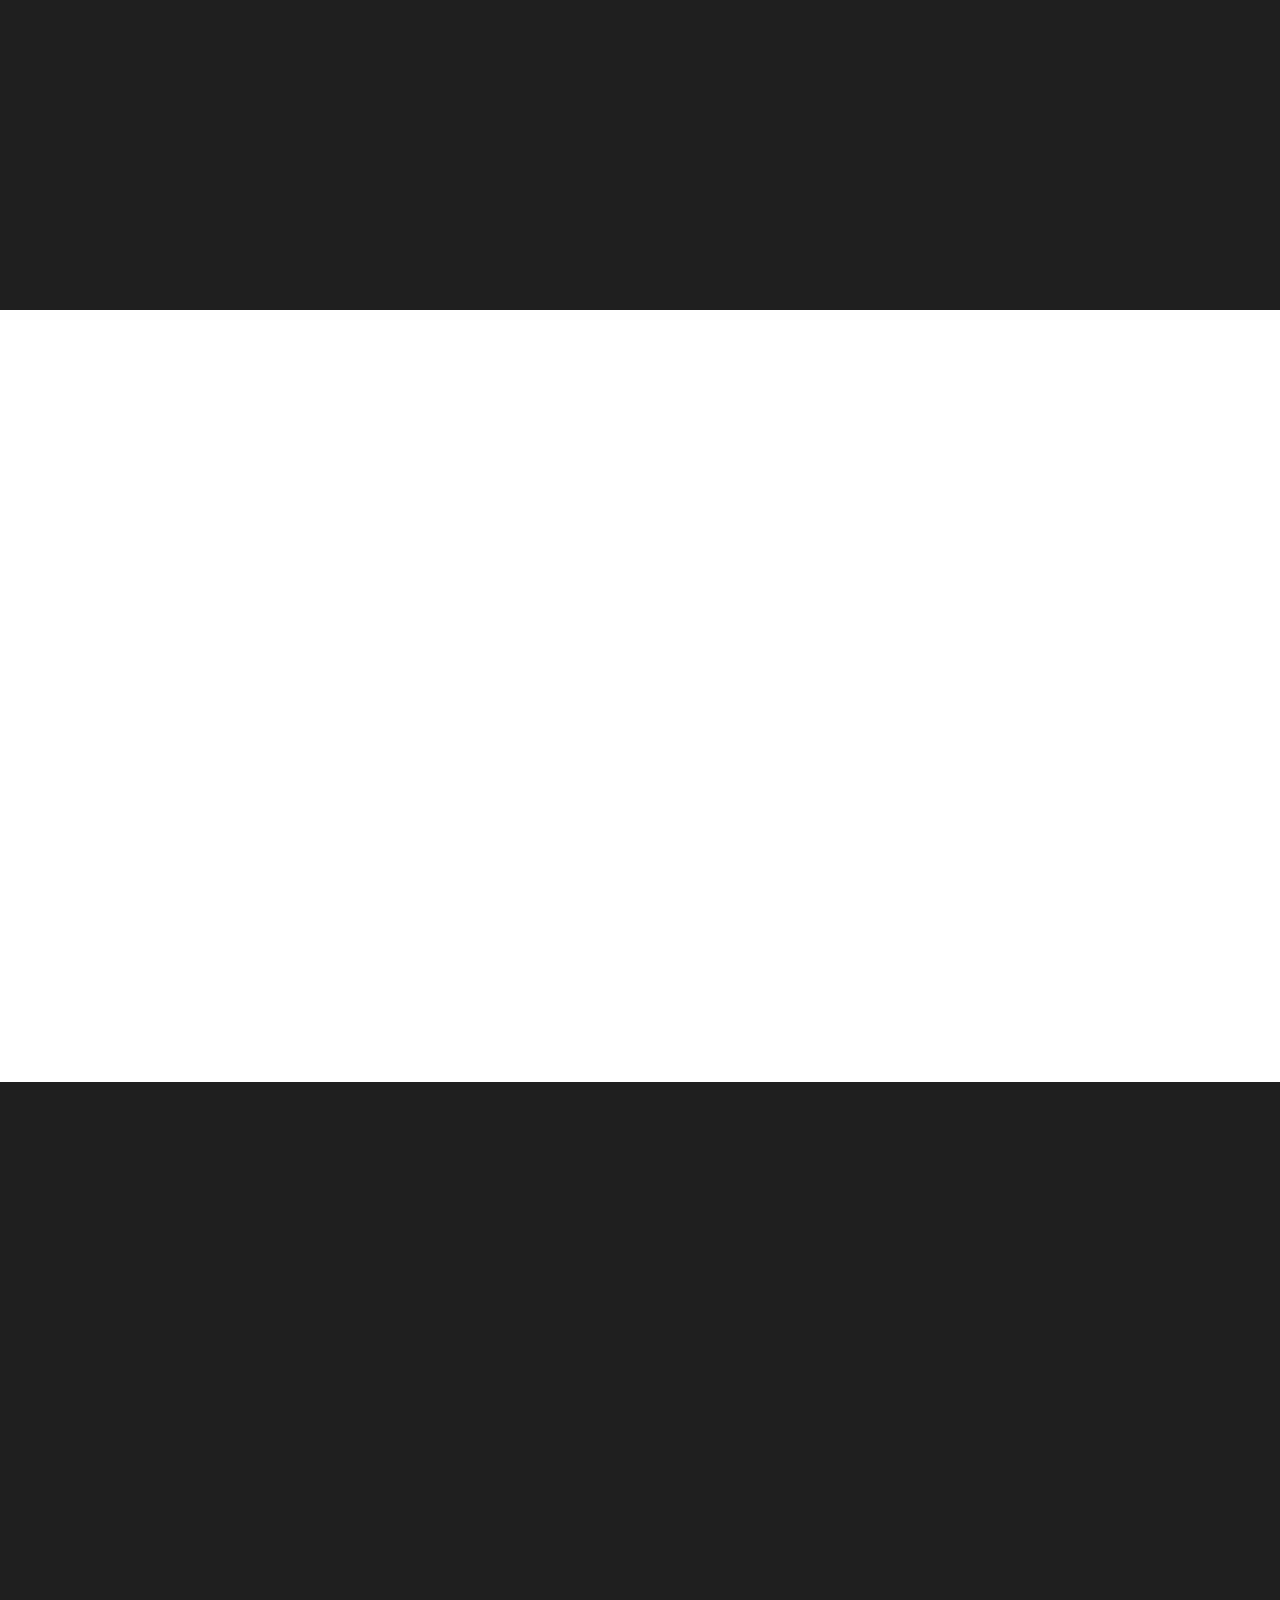
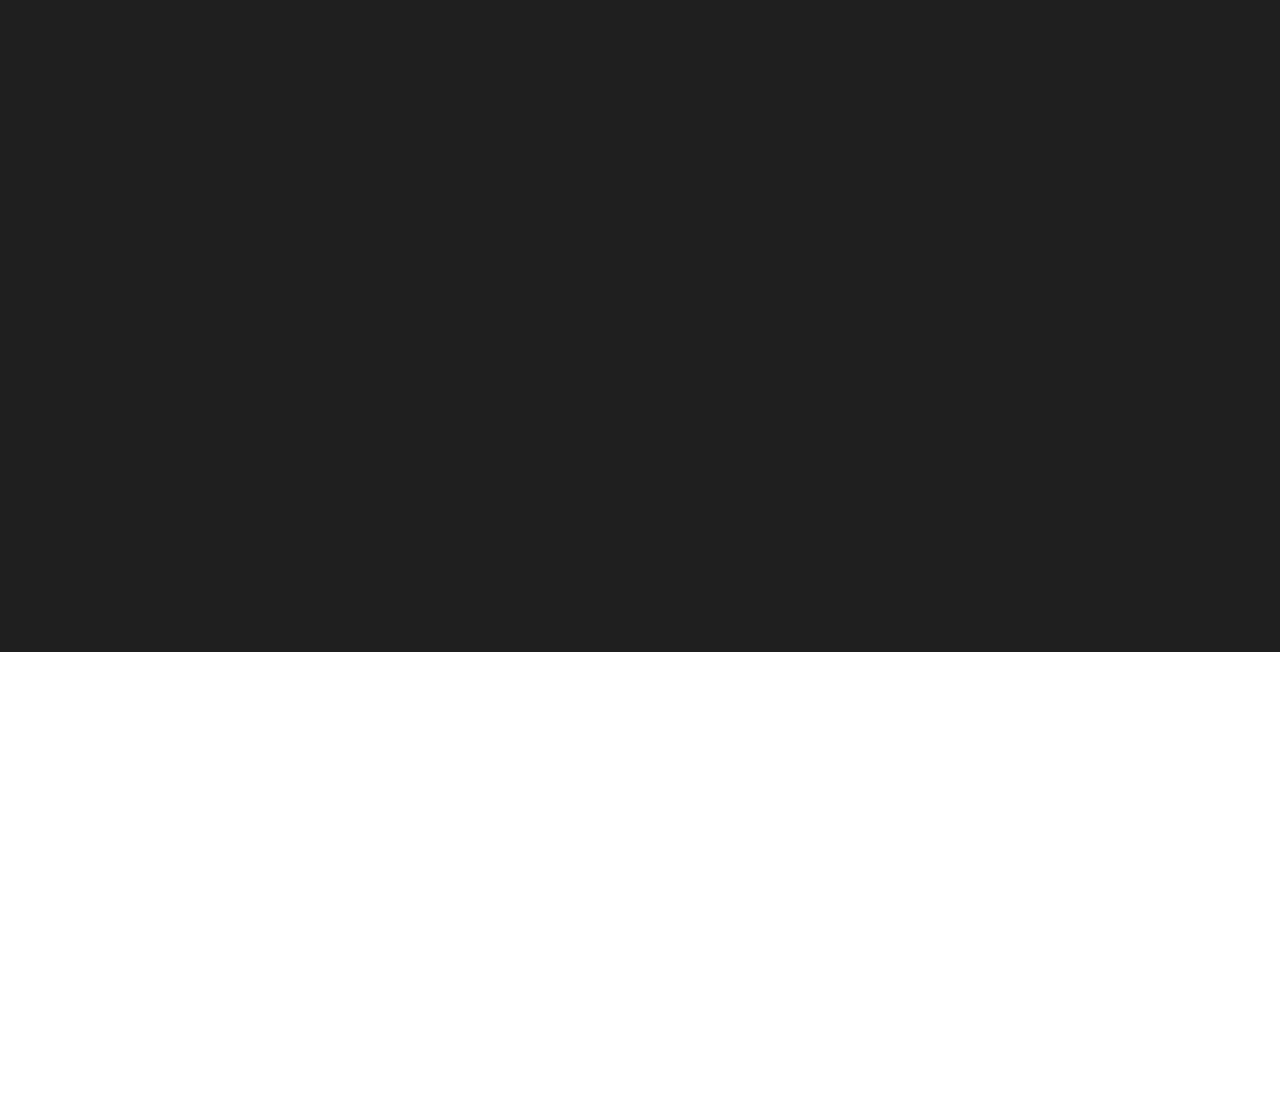
==== commit dc8a1d51: "feat: writing homepage content" ====
--- a/index.html
+++ b/index.html
@@ -17,8 +17,8 @@
                 </ul>
                 <div class="logo header-animation" style="--animation-delay: .7s"></div>
                 <ul class="right">
-                    <li><a href="#" class="header-animation" style="--animation-delay: 1.0s">Avantages / inconvénients</a></li>
-                    <li><a href="#" class="header-animation" style="--animation-delay: 1.3s">Comparaison des codes</a></li>
+                    <li><a href="#avantages" class="header-animation" style="--animation-delay: 1.0s">Avantages / inconvénients</a></li>
+                    <li><a href="#code-comparison" class="header-animation" style="--animation-delay: 1.3s">Comparaison des codes</a></li>
                 </ul>
             </nav>
         </header>
@@ -64,8 +64,8 @@
                         <div>
                             <p>La deuxième idée que l'on pourrait avoir serait d'utiliser une méthode <strong>aléatoire</strong>. En effet, cela nous permettrait de trouver les solutions à partir de positions générées au hasard.</p>
                             <p>L'aléatoire consiste à générer des tableaux de nombres aléatoires puis tester cette possibilité afin de ne garder que les positions valides.</p>
-                            <p>Pour ce faire, il est possible d'utiliser les outils d'aléatoires du language de programmation comme <code>random</code> dans Python ou <code>Math.random()</code> en JavaScript.</p>
-                            <p>Cette solution possède aussi des inconvénients détaillées <a href="#">plus bas</a>.</p>
+                            <p>Pour ce faire, il est possible d'utiliser les outils d'aléatoires du language de programmation comme <code>random</code> en Python ou <code>Math.random()</code> en JavaScript.</p>
+                            <p>Cette solution possède aussi des inconvénients détaillées <a href="#avantages">plus bas</a>.</p>
                         </div>
 
                         <a href="./aleatoire" class="demo-link" style="margin-top: auto;">Essayer cette méthode</a>
@@ -78,22 +78,76 @@
             <div class="container">
                 <h2 class="unvisible">Les avantages et inconvénients</h2>
 
-                Chaque méthode détaillée plus haut possède des avantages et des inconvénients détaillées ci-dessous :
+                <p class="unvisible">Chaque méthode détaillée plus haut possède des avantages et des inconvénients détaillées ci-dessous :</p>
+
+                <div class="splitted unvisible">
+                    <div style="display: flex; flex-direction: column;">
+                        <h3>La force brute</h3>
+
+                        <div style="margin-top: auto; margin-bottom: auto;">
+                            <p>La force brute possède de nombreux avantages :</p>
+
+                            <ul>
+                                <li>Il est impossible de rater une solution car chaque possibilité est essayée</li>
+                                <li>Le temps d'exécution est rapide</li>
+                                <li>Rapidité d'écriture et lisibilité</li>
+                            </ul>
+
+                            <p>Mais il possède également un <strong>inconvénient majeur</strong> : il peut consommer beaucoup de ressources et prendre beaucoup de temps.</p>
+                        </div>
+                    </div>
+
+                    <div>
+                        <h3>L'aléatoire</h3>
+
+                        <p>L'aléatoire va apporter des solutions aux inconvénients de la force brute : un temps d'execution plus rapide</p>
+                        <p>Mais l'aléatoire est comme son nom l'indique : aléatoire. En effet la vitesse d'exécution peut être controversée, car l'aléatoire peut parfois tester de nouveaux la même position. Prenont l'exemple de 4 reines (2 solutions et 256 possibilités) : lors des tests effectués, l'aléatoire a parfois réussi à trouver les 2 solutions existantes en <strong>144</strong> essais (moins que le nombre de solutions) mais peut parfois réussir en <strong>476</strong> essais (environ le double de possibilités).</p>
+                        <p>Pour 4 reines, la différence est moindre mais cela devient un problème lors d'un nombre important de solutions.</p>
+
+                        <p>L'aléatoire possède donc aussi des avantages comme la rapidité d'écriture mais aussi des inconvénients comme le temps d'exécution lors d'un nombre important de reines ou la possibilité d'oublier une solution (car on ne peut prévoir le nombre de solutions à l'avance).</p>
+                    </div>
+                </div>
+            </div>
+        </section>
+
+        <section id="code-comparison" class="homepage-section dark">
+            <div class="container">
+                <h2 class="unvisible">Comparaison des codes</h2>
 
                 <div class="splitted unvisible">
                     <div>
                         <h3>La force brute</h3>
 
-                        <p>La force brute possède de nombreux avantages :</p>
-
-                        <ul>
-                            <li>Il est impossible de rater une solution car chaque possibilité est essayée</li>
-                        </ul>
+                        <iframe frameborder="0" scrolling="no" style="width:100%; height:583px;" allow="clipboard-write" src="https://emgithub.com/iframe.html?target=https%3A%2F%2Fgithub.com%2FCommandMaker%2Fprobleme-reines-echecs%2Fblob%2Fmain%2Fjs%2Fmethods%2Fbruteforce.js&style=tokyo-night-dark&type=code&showBorder=on&showLineNumbers=on&showFileMeta=on&showFullPath=on&showCopy=on"></iframe>
                     </div>
-
                     <div>
                         <h3>L'aléatoire</h3>
+
+                        <iframe frameborder="0" scrolling="no" style="width:100%; height:751px;" allow="clipboard-write" src="https://emgithub.com/iframe.html?target=https%3A%2F%2Fgithub.com%2FCommandMaker%2Fprobleme-reines-echecs%2Fblob%2Fmain%2Fjs%2Fmethods%2Faleatoire.js&style=tokyo-night-dark&type=code&showBorder=on&showLineNumbers=on&showFileMeta=on&showFullPath=on&showCopy=on"></iframe>
                     </div>
+                </div>
+
+                <div class="unvisible code-comparison-conclusion" style="margin-top: 1rem;">
+                    <p>Comme nous pouvons le constater, les deux codes sont de longueur équivalente (sans tenir compte des commentaires). Les codes ci-dessus ne contiennent pas la fonction de validation des positions, disponible <a href="https://github.com/CommandMaker/probleme-reines-echecs/blob/main/js/methods/validatePosition.j">ici</a></p>
+                    <p>Le code de la force brute effectue le produit cartésien du tableau donné en paramètre afin de trouver toutes les possibilités et toutes les solutions disponibles.</p>
+                    <p>L'aléatoire utilise quand à lui une boucle infinie qui génère des solutions jusqu'à en trouver une valide.</p>
+                </div>
+            </div>
+        </section>
+
+        <section id="conclusion" class="homepage-section">
+            <div class="container">
+                <h2 class="unvisible">Conclusion</h2>
+
+                <div class="unvisible conclusion-content">
+                    <p>Pour conclure quant à quelle méthode est la meilleure, cela dépend de la situation :</p>
+                    <ul>
+                        <li>Dans le cas où l'on veut être sûr de n'oublier aucune solution et que l'on ne se soucie pas de l'exécution ou des ressources, la force brute est une bonne option.</li>
+                        <li>Lorsqu'on veut trouver des solutions rapidement, l'aléatoire peut être une bonne solution</li>
+                    </ul>
+
+                    <p>D'après mes tests, le temps d'exécution ne peut être un facteur de décision car au dessus de 8 reines, chacune des deux méthodes met un temps considérable pour trouver les solutions. Sur ma configuration, la force brute est toujours plus rapide que l'aléatoire mais cela peut varier selon la vôtre.</p>
+                    <p>Pour vous faire votre propre idée, vous pouvez essayer les <a href="#solutions">simulateurs</a> des deux méthodes.</p>
                 </div>
             </div>
         </section>
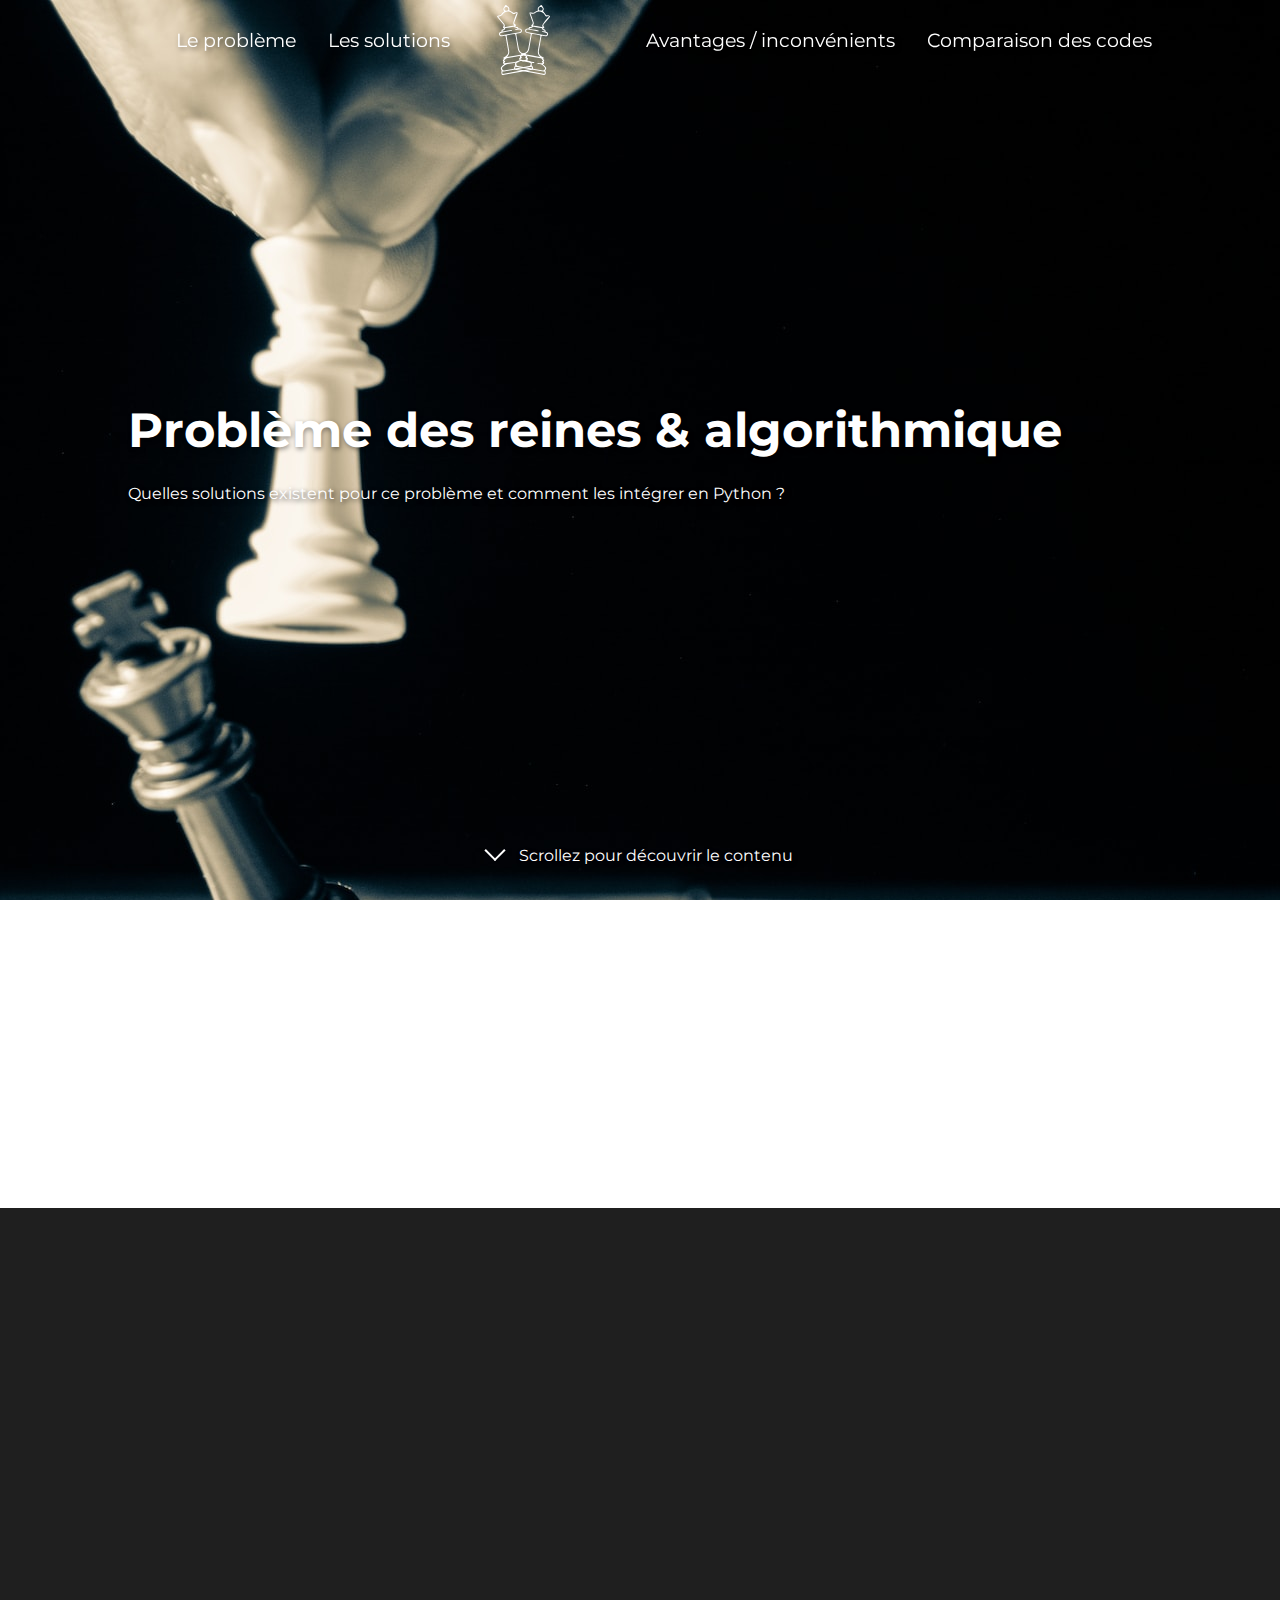
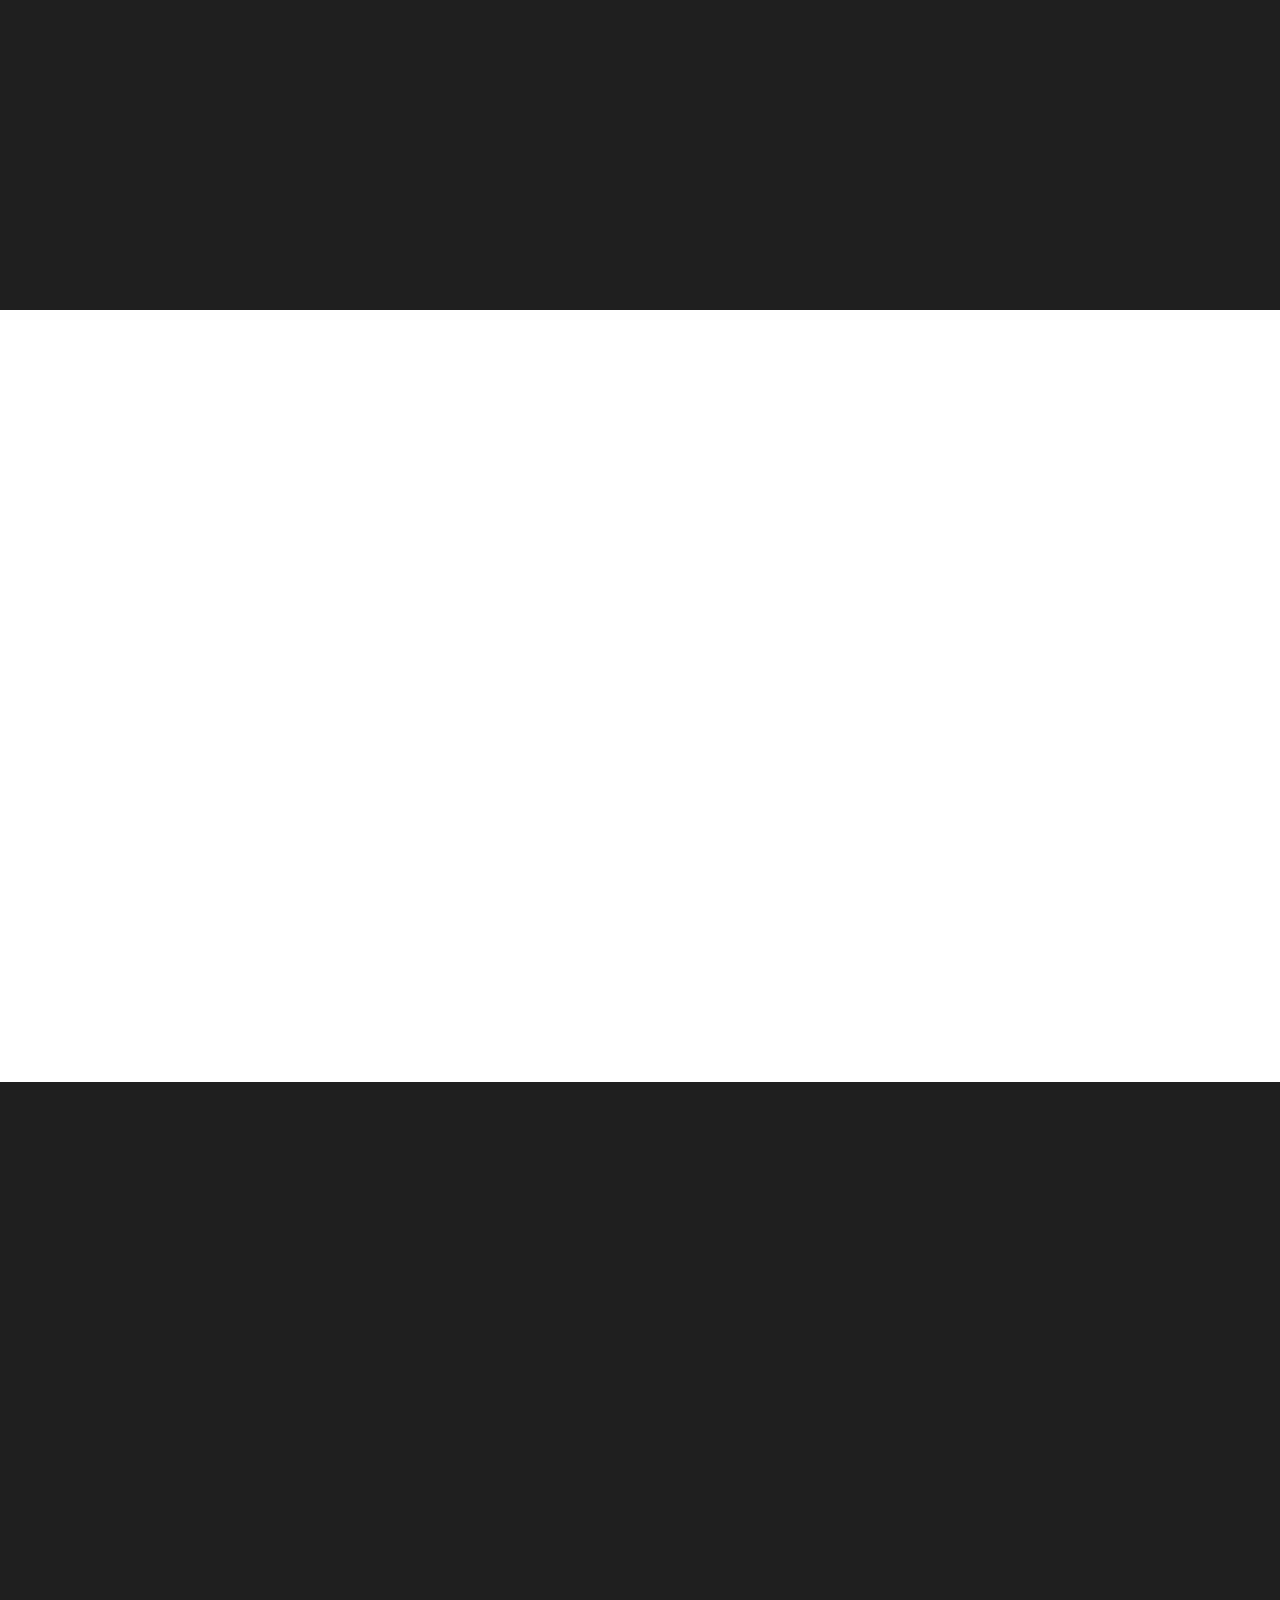
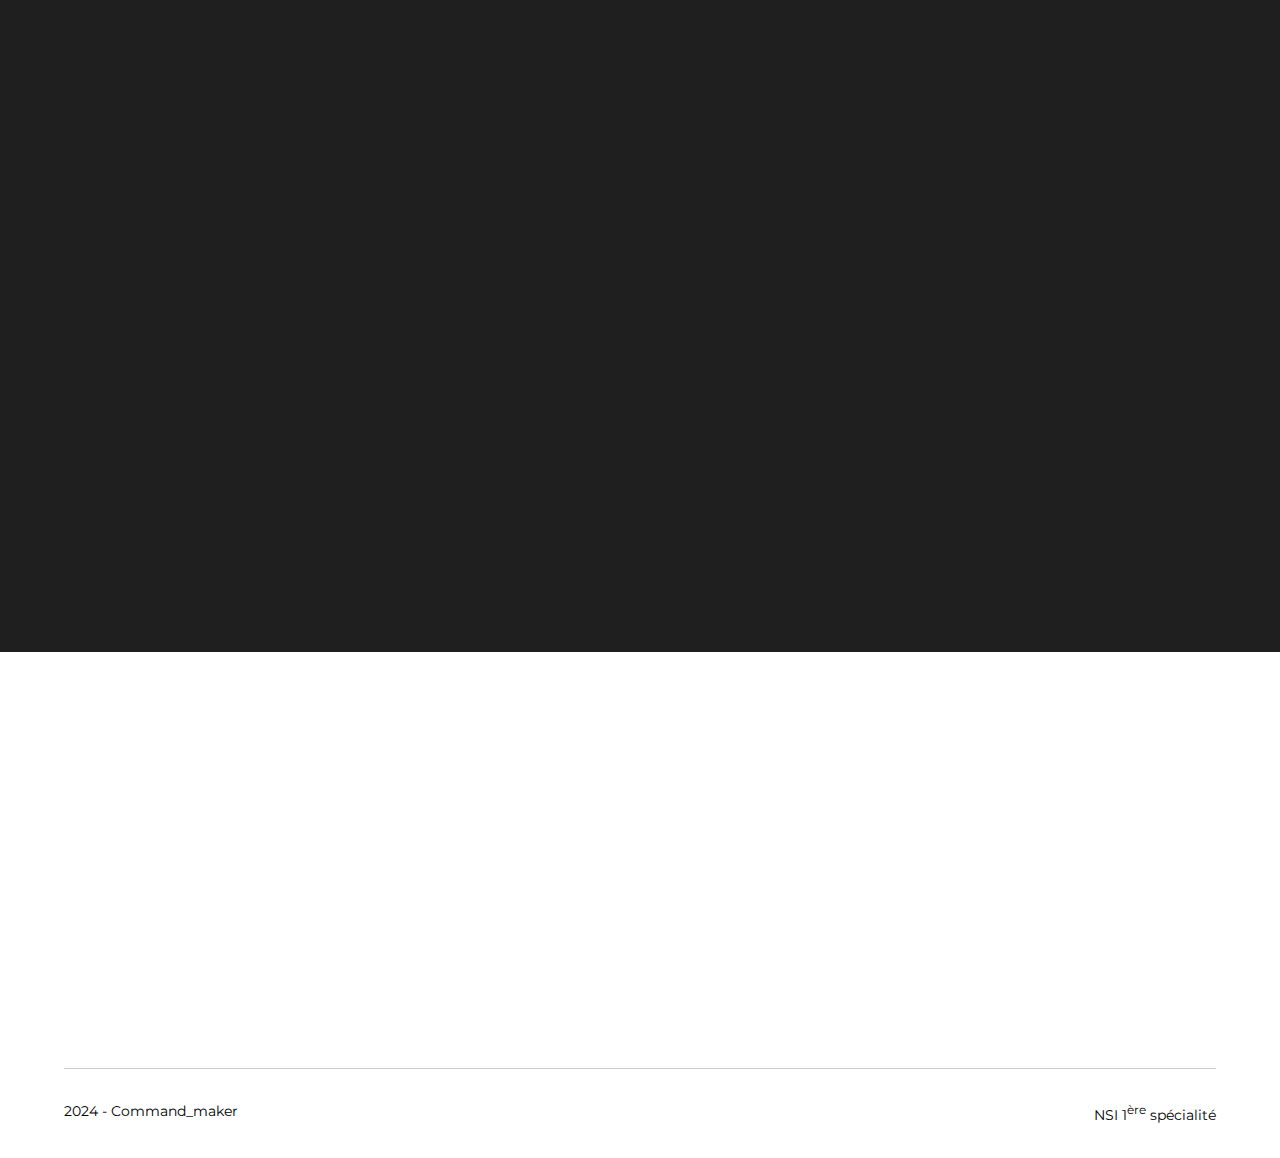
==== commit f771202e: "feat: footer design" ====
--- a/index.html
+++ b/index.html
@@ -152,6 +152,15 @@
             </div>
         </section>
 
+        <footer class="footer">
+            <div>
+                2024 - Command_maker
+            </div>
+            <div>
+                NSI 1<sup>ère</sup> spécialité
+            </div>
+        </footer>
+
         <script type="module" src="./js/app.js"></script>
     </body>
 </html>
--- a/css/app.css
+++ b/css/app.css
@@ -5,6 +5,7 @@
 @import './helpers.css';
 
 @import './header.css';
+@import './footer.css';
 @import './homepage.css';
 @import './splitted.css';
 
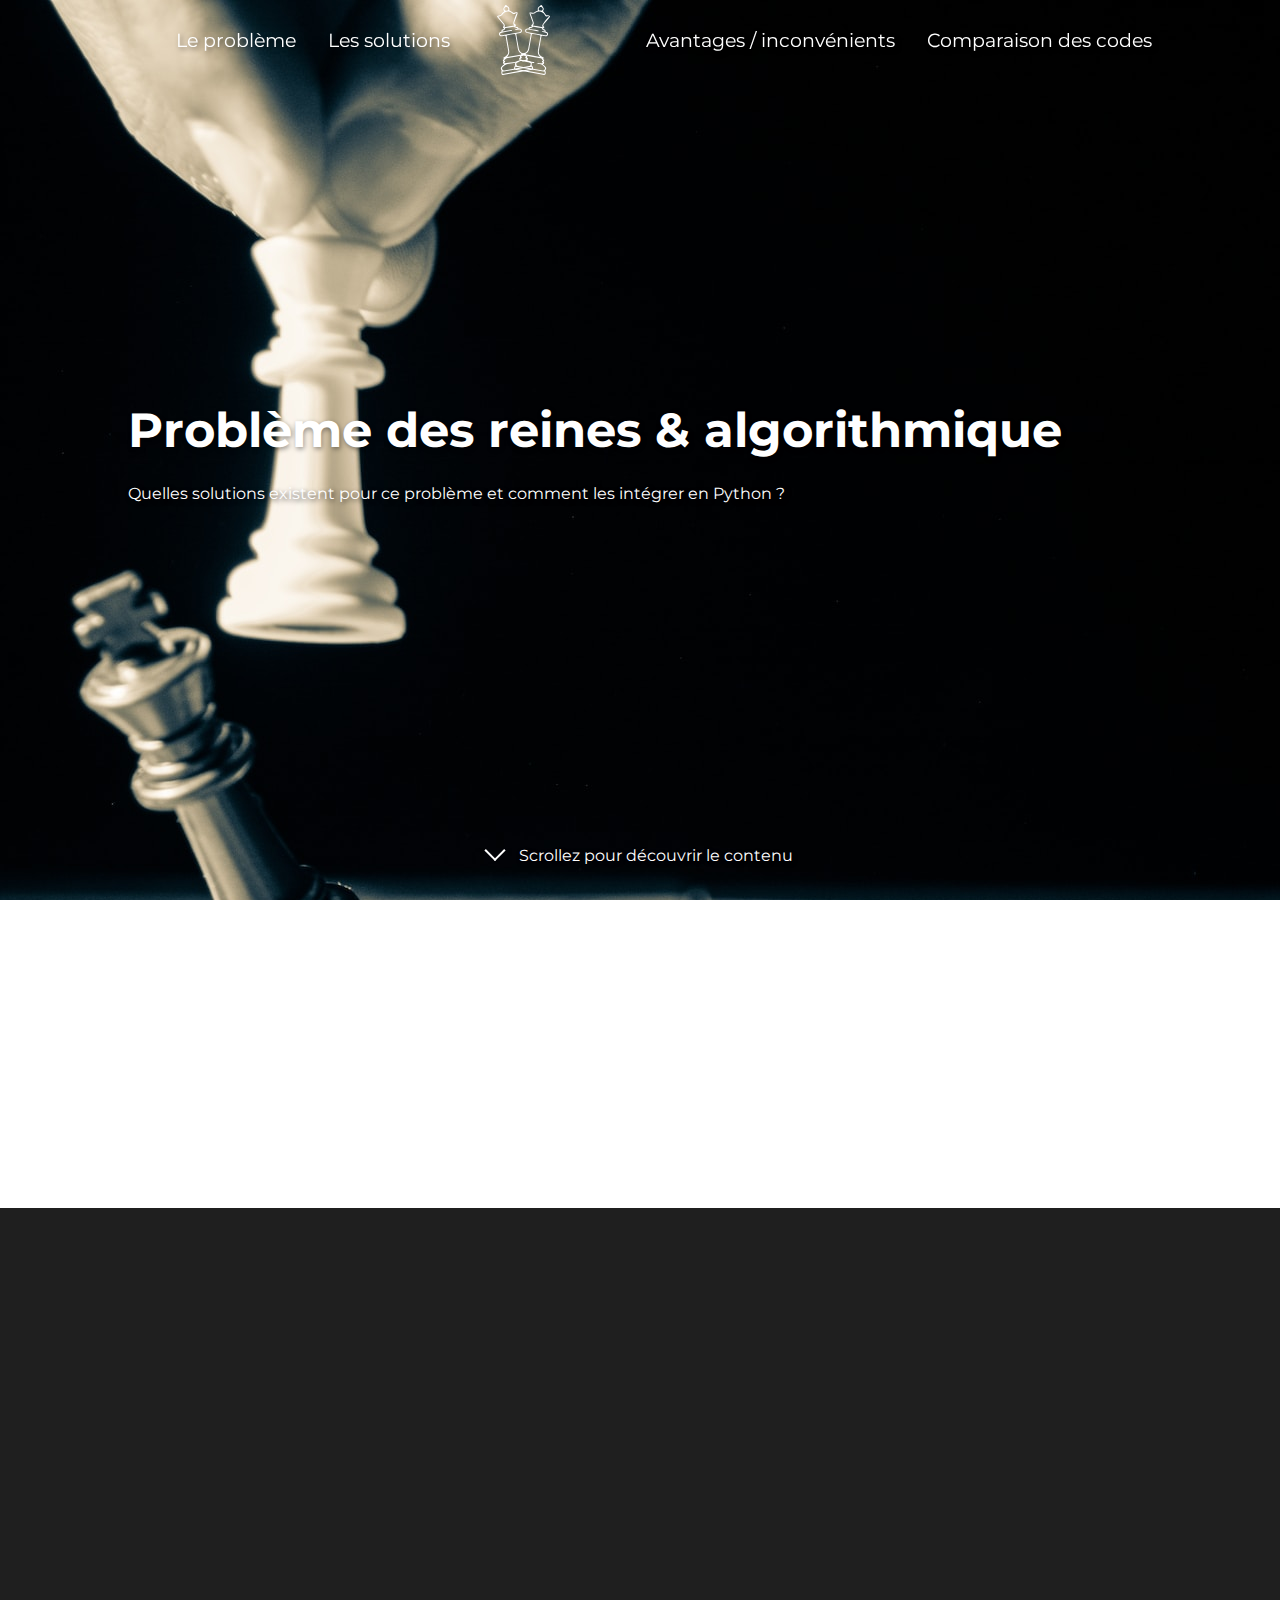
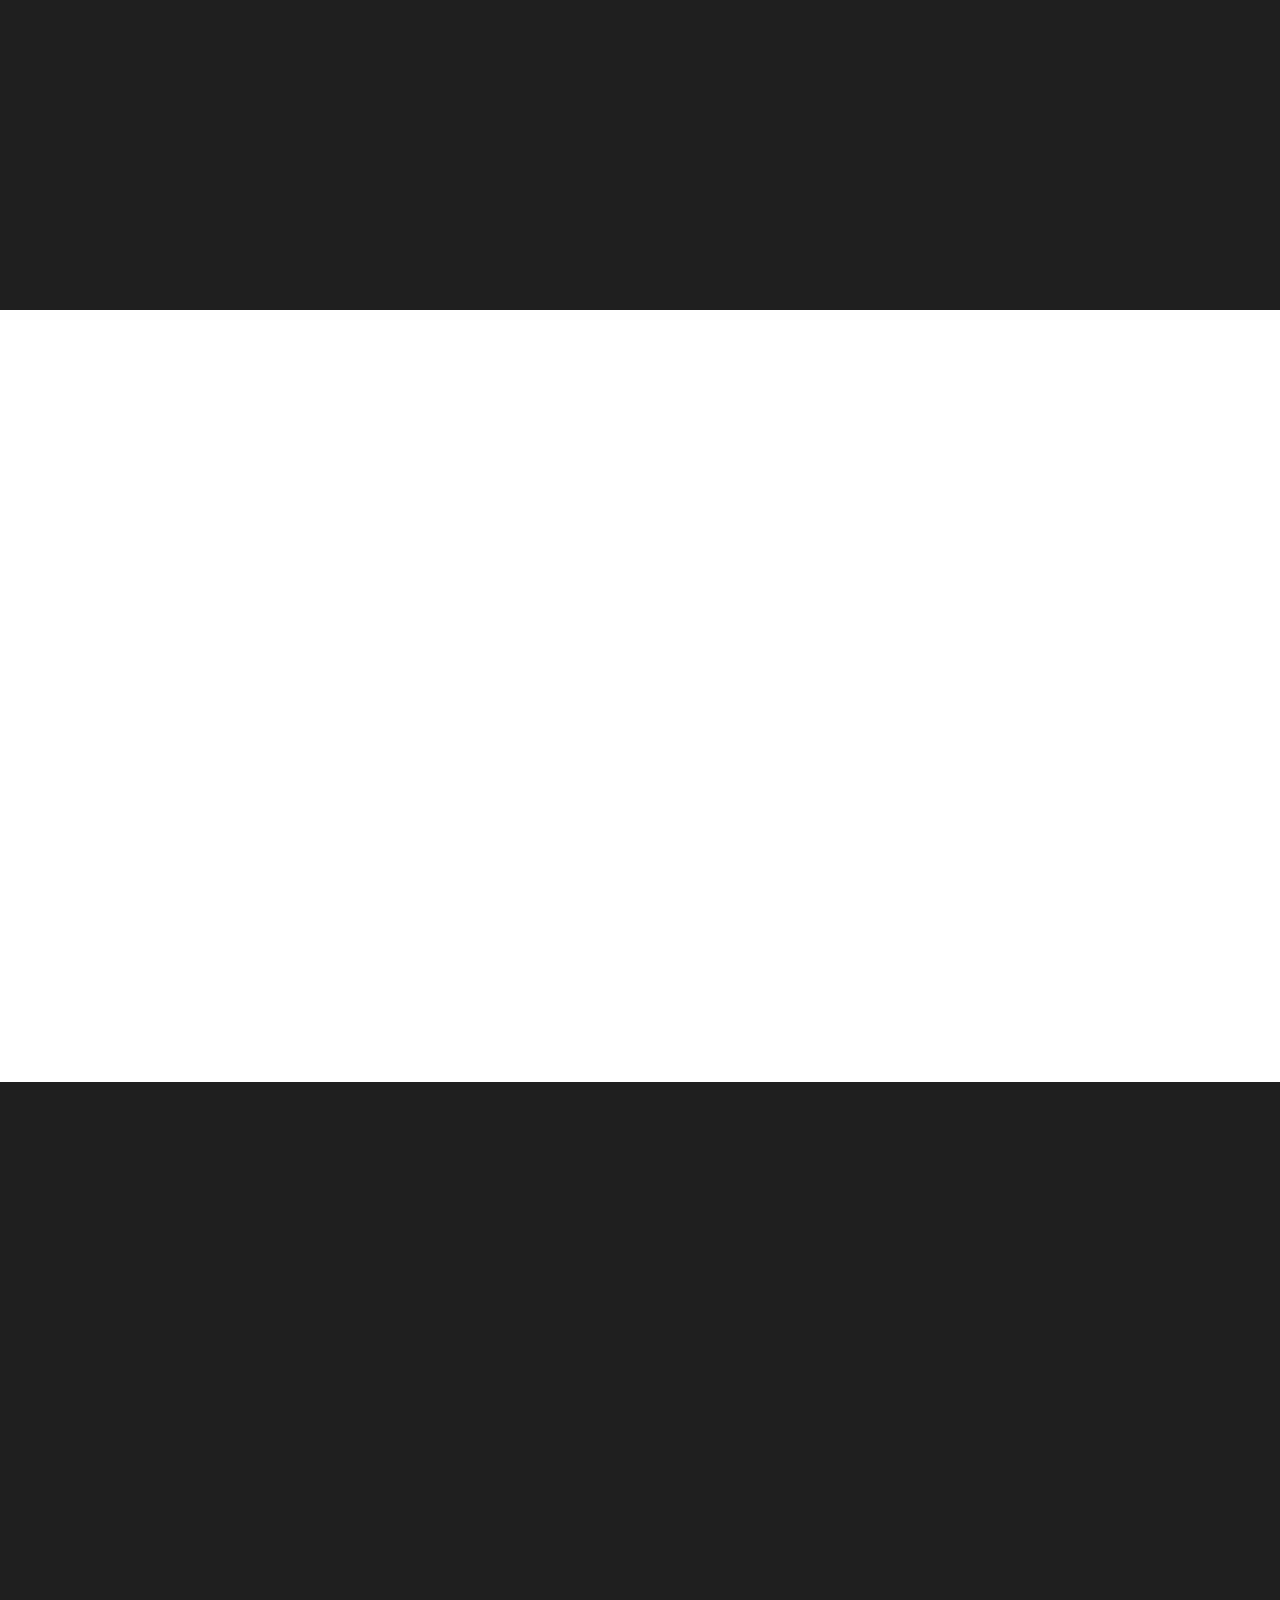
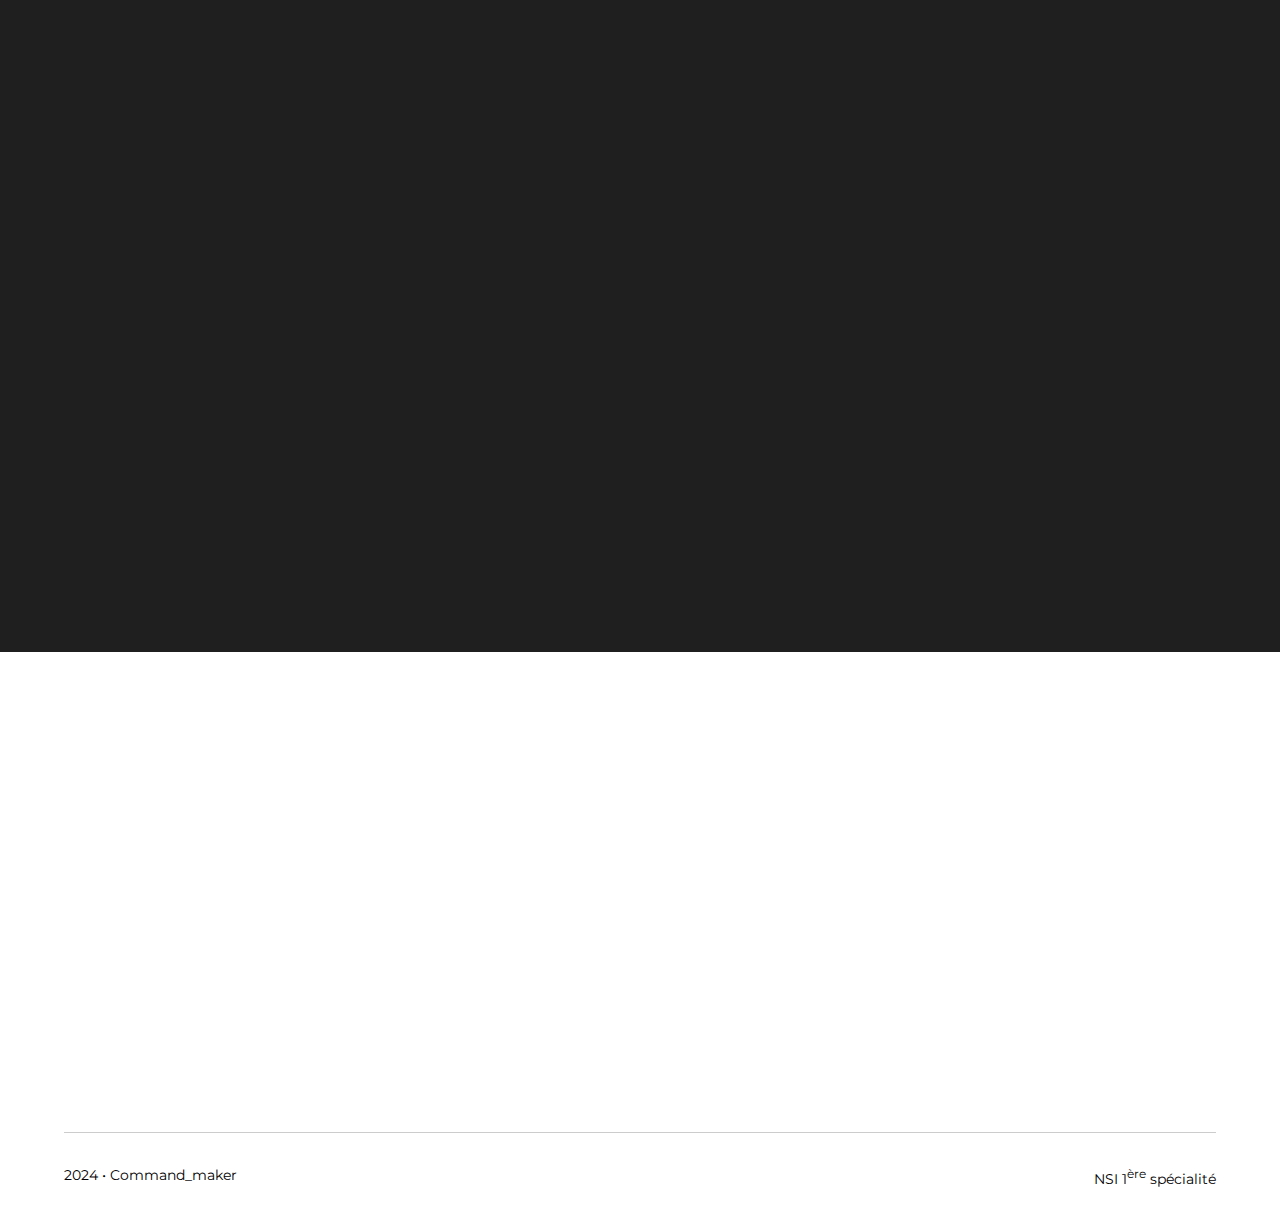
==== commit f73db51c: "fix: add some content" ====
--- a/index.html
+++ b/index.html
@@ -148,13 +148,15 @@
 
                     <p>D'après mes tests, le temps d'exécution ne peut être un facteur de décision car au dessus de 8 reines, chacune des deux méthodes met un temps considérable pour trouver les solutions. Sur ma configuration, la force brute est toujours plus rapide que l'aléatoire mais cela peut varier selon la vôtre.</p>
                     <p>Pour vous faire votre propre idée, vous pouvez essayer les <a href="#solutions">simulateurs</a> des deux méthodes.</p>
+
+                    <p>D'autres méthodes sont possibles afin de résoudre ce problème comme le backtracking qui est plus efficace que les 2 méthodes présentées ici (d'après les tests il est possible de monter jusqu'à 15 reines). Mais cette méthode ne sera pas présentée ici.</p>
                 </div>
             </div>
         </section>
 
         <footer class="footer">
             <div>
-                2024 - Command_maker
+                2024 • Command_maker
             </div>
             <div>
                 NSI 1<sup>ère</sup> spécialité
